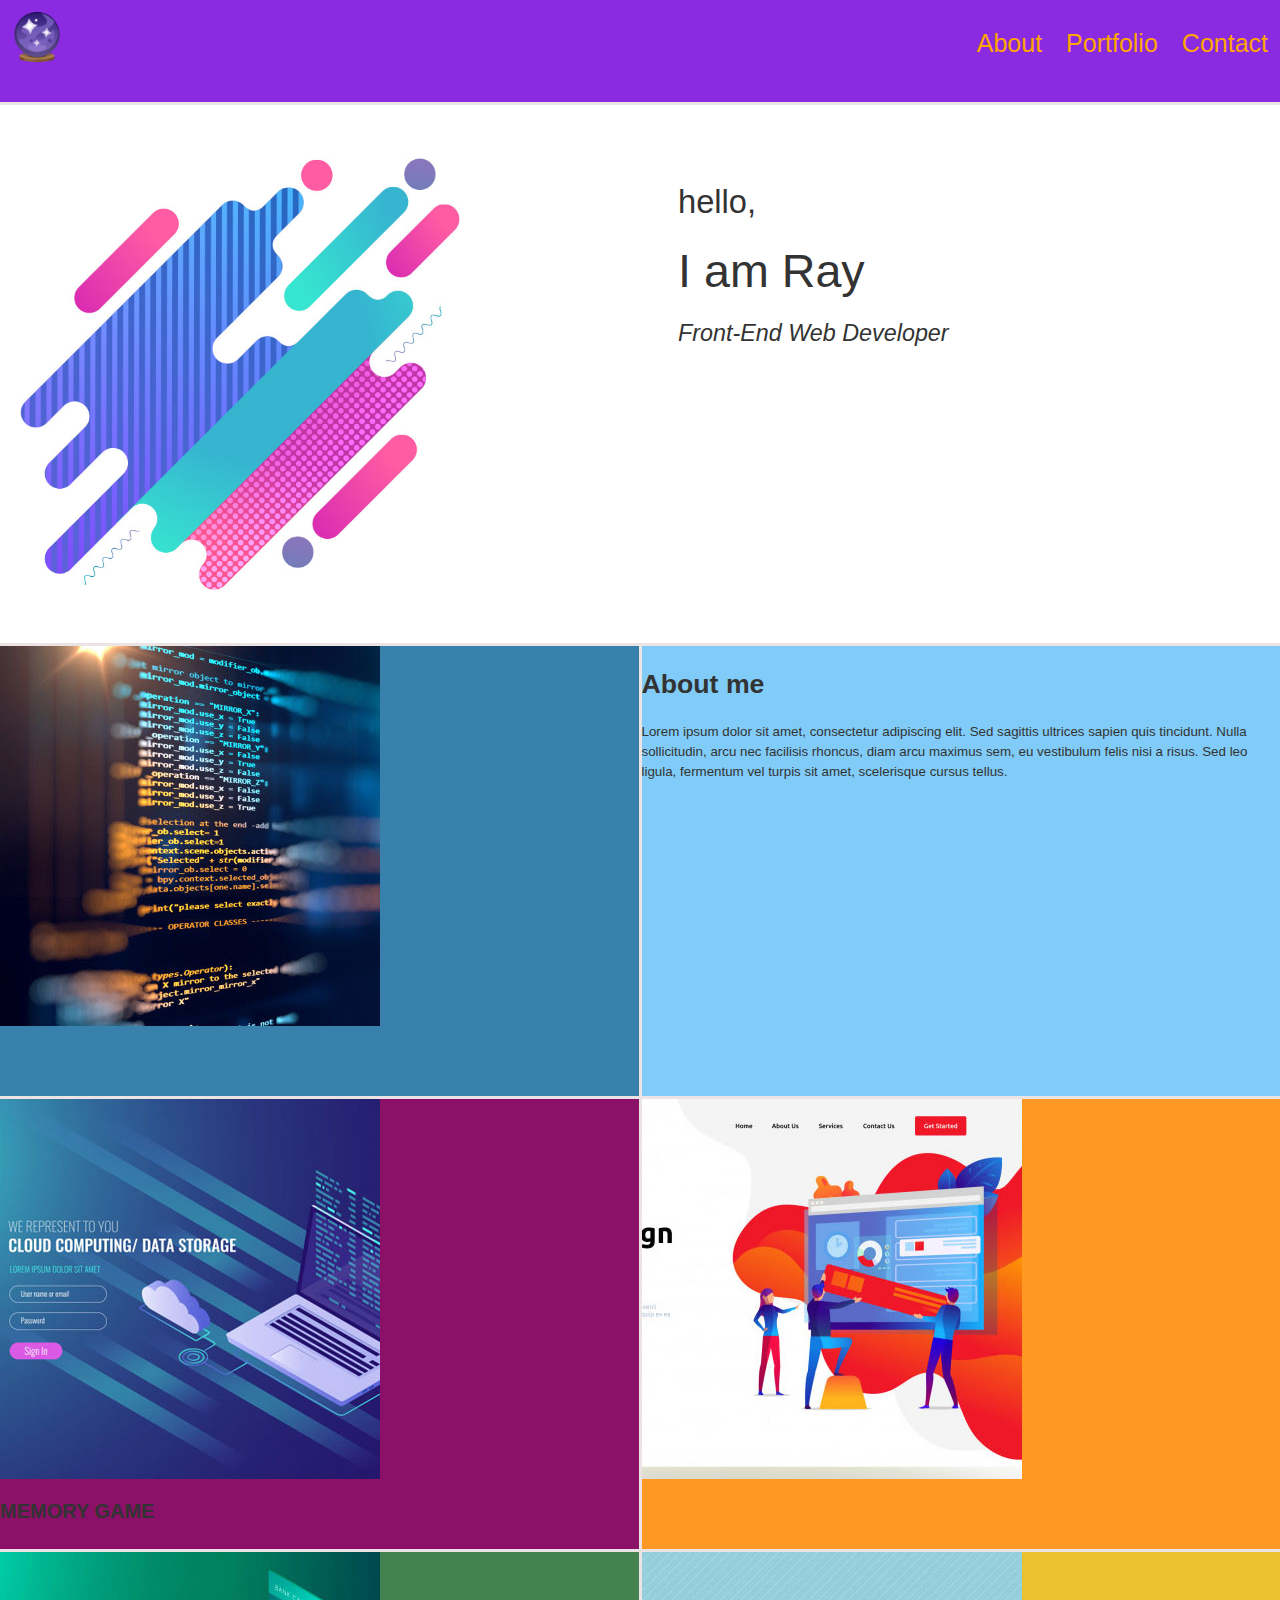
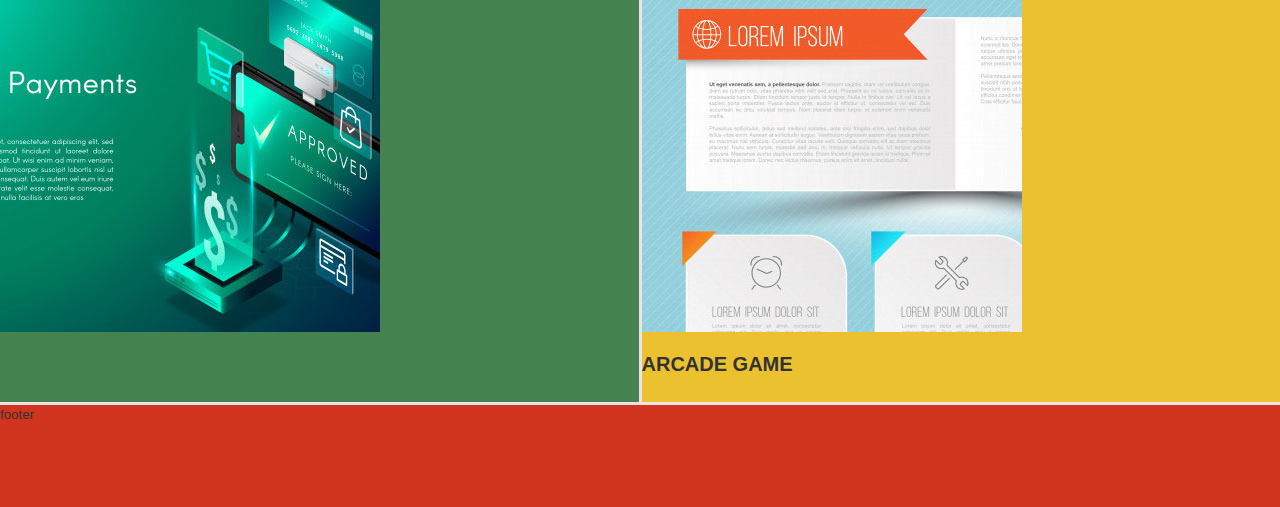
==== index.html @ 1a2925d0 "done image head -now responsive images -3.0" ====
<html lang="en">
<head>
    <meta charset="UTF-8">
    <meta name="viewport" content="width=device-width, initial-scale=1.0">
    <meta name="Description" content="A portfolio page of front-end web developer.">
    <!-- <link rel="stylesheet" href="https://use.fontawesome.com/releases/v5.4.1/css/all.css"> -->
    <!-- <link rel="stylesheet" href="css/styles.css"> -->
    <link rel="stylesheet" href="css/basic.css">
    <link rel="stylesheet" href="css/flex.css">
    <link rel="stylesheet" href="css/smallMedia.css">
    <link rel="stylesheet" href="css/almostGOODbut.css">
    <!-- <link rel="stylesheet" href="css/oldEvenImagelook.css"> -->
    <meta http-equiv="X-UA-Compatible" content="ie=edge">
    <title>Reshma's Portfolio</title>
</head>
<body class="container">
<!--============================================================================================= -->
<!-- header starts -->
    <header class="header">
<!-- logo  -->
        <!-- Nav starts -->
        <nav>
 <img class="logo" src="img\crystal-ball_1f52e.png"
  alt="heart">
        <ul>
                <li><a href="#about">About</a></li>
                <li><a href="#portfolio">Portfolio</a></li>
                <li><a href="#contact">Contact</a></li>
              </ul>
<!-- about project footer -->
        </nav>
        <!-- nav ends -->

    </header>
<!-- header ends -->
<!--============================================================================================= -->

<!--============================================================================================= -->
<section class="main-cover">
    <!-- <div class="hero-hi">
            <ul>
                    <li>hello,</li>
                    <li>I am Ray</li>
                    <li>Front-End Web Developer</li>
                  </ul>
    </div> -->
    <div class="hero-img">
            <div class="hero-hi">
            <ul>
                    <li>hello,</li>
                    <li>I am Ray</li>
                    <li>Front-End Web Developer</li>
                  </ul>
            </div>
    </div>
        <!-- <img class="img-about" src="img\header-bg.jpg" alt="John Smith"> -->
</section>
    <section class="main">
        <!-- <img src="img/project-5.jpg" alt="John Smith"> -->
        <!-- <figure></figure> -->
        <div class=”media1”>
                <img class="about-pic" src="img\project-4.jpg">
              </div>
    </section>

    <section class="sidebar">
            <h1>About me</h1>
      <p>Lorem ipsum dolor sit amet, consectetur adipiscing elit. Sed sagittis ultrices sapien quis tincidunt. Nulla sollicitudin, arcu nec facilisis rhoncus, diam arcu maximus sem,
        eu vestibulum felis nisi a risus. Sed leo ligula, fermentum vel turpis sit amet, scelerisque cursus tellus.</p>
    </section>

    <section class="image-showcase-1">
            <!-- <img src="img/project-2.jpg" alt=""> -->
            <div class="main1">
                        <div class=”media1”>
                                <img class="about-pic" src="img\project-3.jpg">
                         </div>
            </div>
                  <div class="title">
                        <h2>MEMORY GAME</h2>
                  </div>
    </section>
    <section class="image-showcase-2">
            <!-- <img src="img/project-3.jpg" alt=""> -->
            <div class=”media1”>
                    <img class="about-pic" src="img\project-5.jpg">
                  </div>
    </section>
    <section class="image-showcase-3">
            <!-- <img src="img/project-4.jpg" alt=""> -->
            <div class=”media1”>
                    <img class="about-pic" src="img\project-6.jpg">
                  </div>
    </section>
    <section class="image-showcase-4">
            <!-- <img src="img/project-5.jpg" alt=""> -->
            <div class="main1">
                <div class=”media1”>
                    <img class="about-pic" src="img\project-7.jpg">
                  </div>
        </div>
                <div class="title">
                      <h2>ARCADE GAME</h2>
                </div>
    </section>
<!--============================================================================================= -->

<!--============================================================================================= -->
    <footer class="footer">
footer
    </footer>
<!--============================================================================================= -->

</body>

</html>
---- css/styles.css ----
@supports (display: grid) {
    .container {
        display: grid;
    }
}
.container{
    /* height:100%; */
    height:100vh;
    display: grid;
    grid-template-columns: 1fr 1fr 1fr 1fr;
    /* grid-template-columns: repeat(autofit,minmax(280px,1fr)); */

    grid-auto-rows: minmax(250px,1fr);
    grid-template-rows: 5vw minmax(42vw,auto) repeat(3,minmax(450px,auto)) 5vw;
    /* grid-template-rows: 5vw 40vw 25vw[image1-start]auto[image1-end image2-start] [image2-end]5vw; */

    /* grid-template-rows: auto; */
    /* justify-content: center; */
    /* align-content: center;CULPRIT HEADDER HIDE */
    grid-gap:3px;
    grid-template-areas: "header header header header"
                         "cover  cover  cover  cover"
                         "main   main   side   side "
                         "image1 image1 image2 image2"
                         "image3 image3 image4 image4"
                         "footer footer footer footer"

    /* font-size: 25pt;DON'T MESS CULPRIT HEADDER HIDE */
}


.header{
    grid-area: header;
    background-color: blueviolet;
}

.main-cover {
    grid-area: cover;
    background-color: rgb(113, 137, 240);
    object-fit: cover;

    }

.main {
    grid-area: main;
    background-color: rgb(55, 129, 172);
}

.sidebar {
    grid-area: side;
    background-color: rgb(128, 203, 247);
    }

.image-showcase-1{
    grid-area: image1;
    background-color:rgb(139, 16, 103);
}

.image-showcase-2{
    grid-area: image2;
    background-color:rgb(255, 153, 36);
}

.image-showcase-3{
    grid-area: image3;
    background-color:rgb(68, 131, 79);
}
.image-showcase-4{
    grid-area: image4;
    background-color:rgb(236, 193, 48);
}
.footer {
background-color: rgb(209, 52, 31);
grid-area: footer;

}


/* ============================================================================== */
.img-about {
    width:100%;
    height:auto;
}
---- css/basic.css ----
/* CSS Document */
@charset "utf-8";
/* ================================BASIC CSS================================================================== */
body,
p {
  font-family: Arial, Helvetica, sans-serif;
  font-size: 10pt;
  color: #333;
  line-height: 1.5;
}
body {
  background-color: #ece4e4;
  margin: 0;
  position: relative;
  /* overflow-x: hidden; */
}
ul,
li {
  font-family: Arial, Helvetica, sans-serif;
  /* font-size: 10pt; */
  color: #333;
}
a {
  color: orange;
  text-decoration: none;
}
a:hover,
a:focus {
  color: #3397db;
  text-decoration: none;
}
a img {
  border: none 0px #fff;
}
h1,
h2,
h3,
h4,
h5,
h6 {
  font-family: Arial, Helvetica, sans-serif;
  /* margin: 0 0 20px; */
}
article,
aside,
canvas,
details,
figcaption,
figure,
footer,
header,
hgroup,
menu,
nav,
section {
  display: block;
}
---- css/flex.css ----
@import url('https://fonts.googleapis.com/css?family=Lato|Roboto+Slab');
/* ====================================================HEADER============================================== */
/* ========================================================================================================= */
nav {
    display: flex;
    flex-direction: row;
    justify-content: space-between;
}

.logo {
    height: 50px;
    /* margin-right: 20px; */
    margin: 12px;
    /* align-self:center; */
  }

nav ul {
    display: flex;
    flex-direction: row;
    justify-content: flex-end;
    /* align-items: center; */
}

nav ul li {
    list-style: none;
    align-items: center;
    padding: 12px;
    font-size: 25px;
}
/* ====================================================HEADER ENDS============================================== */
/* ========================================================================================================= */

/* ====================================================MAIN-COVER============================================== */
/* ========================================================================================================= */
.hero-hi {
	display: flex;
	justify-content: space-evenly;
	align-items:center;
	/* margin-left: 43em; */
    /* padding: 12em; */
    padding: 0;
	margin-left: 26em;


}
.hero-img {
    background: url(../img/header-bg.jpg) no-repeat left;
    /* object-fit: cover; */
    height: 100%;
    background-size: cover;
}
.hero-hi ul {
    color: #1b1b1b;
    /* position: absolute;
    top: 26%;
    left: 50%; */
    list-style-type: none;
    font-size: 3.5em;
    background: rgba(255, 255, 255, 0.9);
    padding: 20px;
    font-family: 'Lato', sans-serif;
    color: #555555;

  }
  .hero-hi ul li {
    padding: 5px 0;
  }

  .hero-hi ul li:first-child {
    font-size: 0.7em;
  }

  .hero-hi ul li:last-child {
    font-size: 0.5em;
    font-style: italic;
  }
/* ====================================================MAIN COVER ENDS============================================== */
/* ========================================================================================================= */
/* @media screen and (max-width: 700px) { */
    /* ul {
        display: flex;
        flex-direction: column;
        justify-content: space-between;
    } */

/*
nav ul li {
    list-style: none;
    align-items: center;
    padding: 12px;
    font-size: 8px;
}
} */
---- css/smallMedia.css ----
@media screen and (max-width: 699px) {
    .container{
        height:100vh;
        display: grid;
        /* grid-template-columns: 1fr; */
        /* grid-template-rows: 5vw 40vw 25vw 5vw; */
        grid-template-columns: repeat(auto-fit, minmax(50px,1fr));
        grid-template-rows: 15vw 400px repeat(6,minmax(300px,1fr)) 15vw;
        /* !important */
        /* grid-template-rows: auto; */
        /* grid-auto-rows: minmax(250px,auto); */
        /* justify-content: center; */
        /* align-content: center;CULPRIT HEADDER HIDE */
        /* grid-gap:3px; */
        grid-template-areas:
        "header"
        "cover"
        "main"
        "side"
        "image1"
        "image2"
        "image3"
        "image4"
        "footer";

    }

.header{
    grid-area: header;
    background-color: blueviolet;
}

.main-cover {
    grid-area: cover;
    background-color: rgb(113, 137, 240);
    object-fit: cover;

    }

.main {
    grid-area: main;
    background-color: rgb(55, 129, 172);
}

.sidebar {
    grid-area: side;
    background-color: rgb(128, 203, 247);
    }

.image-showcase-1{
    grid-area: image1;
    background-color:rgb(139, 16, 103);
}

.image-showcase-2{
    grid-area: image2;
    background-color:rgb(255, 153, 36);
}

.image-showcase-3{
    grid-area: image3;
    background-color:rgb(68, 131, 79);
}
.image-showcase-4{
    grid-area: image4;
    background-color:rgb(236, 193, 48);
}
.footer {
background-color: rgb(209, 52, 31);
grid-area: footer;

}

    .logo {
        height: 36px;
        margin-right: 20px;
    }

    nav ul li {
        list-style: none;
        align-items: center;
        padding: 12px;
        font-size: 16px;
}
.hero-hi {
	display: flex;
	justify-content:flex-start;
	/* align-items: flex-end; */
	margin-left: 5em;
	padding: 0;
}






}
---- css/almostGOODbut.css ----
/* @supports (display: grid) {
    .container {
        display: grid;
    }
} */
@media screen and (min-width: 700px) {
.container{
    /* height:100%; */
    height:100vh;
    display: grid;
    /* max-width:1000px; */
    /* grid-template-columns: 1fr 1fr 1fr 1fr; */
    grid-template-columns: repeat(auto-fit, minmax(50px,1fr));
    grid-auto-rows: minmax(250px,1fr);
    grid-template-rows: 8vw minmax(42vw,auto) repeat(3,minmax(450px,auto)) 8vw;
    /* grid-template-rows: 5vw 40vw 25vw[image1-start]auto[image1-end image2-start] [image2-end]5vw; */

    /* grid-template-rows: auto; */
    /* justify-content: center; */
    /* align-content: center;CULPRIT HEADDER HIDE */
    grid-gap:3px;
    grid-template-areas: "header header"
                         "cover  cover"
                         "main   side "
                         "image1 image2"
                         "image3 image4"
                         "footer footer"

    /* font-size: 25pt;DON'T MESS CULPRIT HEADDER HIDE */
}

.header{
    grid-area: header;
    background-color: blueviolet;
}

.main-cover {
    grid-area: cover;
    background-color: rgb(113, 137, 240);
    object-fit: cover;

    }

.main {
    grid-area: main;
    background-color: rgb(55, 129, 172);
}

.sidebar {
    grid-area: side;
    background-color: rgb(128, 203, 247);
    }

.image-showcase-1{
    grid-area: image1;
    background-color:rgb(139, 16, 103);
}

.image-showcase-2{
    grid-area: image2;
    background-color:rgb(255, 153, 36);
}

.image-showcase-3{
    grid-area: image3;
    background-color:rgb(68, 131, 79);
}
.image-showcase-4{
    grid-area: image4;
    background-color:rgb(236, 193, 48);
}
.footer {
background-color: rgb(209, 52, 31);
grid-area: footer;

}


/* ============================================================================== */
.img-about {
    width:100%;
    height:auto;
}

}
---- css/oldEvenImagelook.css ----
@charset "utf-8";

/* ===================================================MOD CSS================================== */
/**
 * Content Styles
 */

/* This 'lil nugget makes our images responsive. */
.img-fluid {
    max-height: 200px;
    max-width: 100%;
    min-width: 70%;
    /* margin:15px; */
  }


  /**
   * Layout Styles
   */

  /* Standard container, nothing fancy here. */
  /* .container {
    margin: 0 auto;
    padding: 0 24px;
    max-width: 700px;
  } */

  /* The media objects will just stack by default with some y-axis margins. */
  .media {
    margin: 24px 0;
  }

  /* At a screen width of 600px or above, we'll use CSS grids for layout. */
  @media screen and (min-width: 600px) {
    .media {
      display: grid;
        align-items: center; /* Flexbox align/justify, etc. props. work in grid too. */
        grid-gap: 24px; /* Just our gutter. */
        grid-template-areas: "image content"; /* We can reference these later... */
        grid-template-columns: 1fr 2fr;
      /* margin: 64px 0; */
       /* Larger margins for larger screens. */
    }

    .media:nth-child(even){
      grid-template-areas: "content image"; /* See how we swapped these? */
      grid-template-columns: 2fr 1fr; /* And these? */
    }

    .media__image {
      grid-area: image; /* This belongs in our image area, defined above...*/
    }

    .media__content {
      grid-area: content; /* This belongs in our content area, defined above...*/
    }
  }
/* ===================================================GRID CSS================================== */
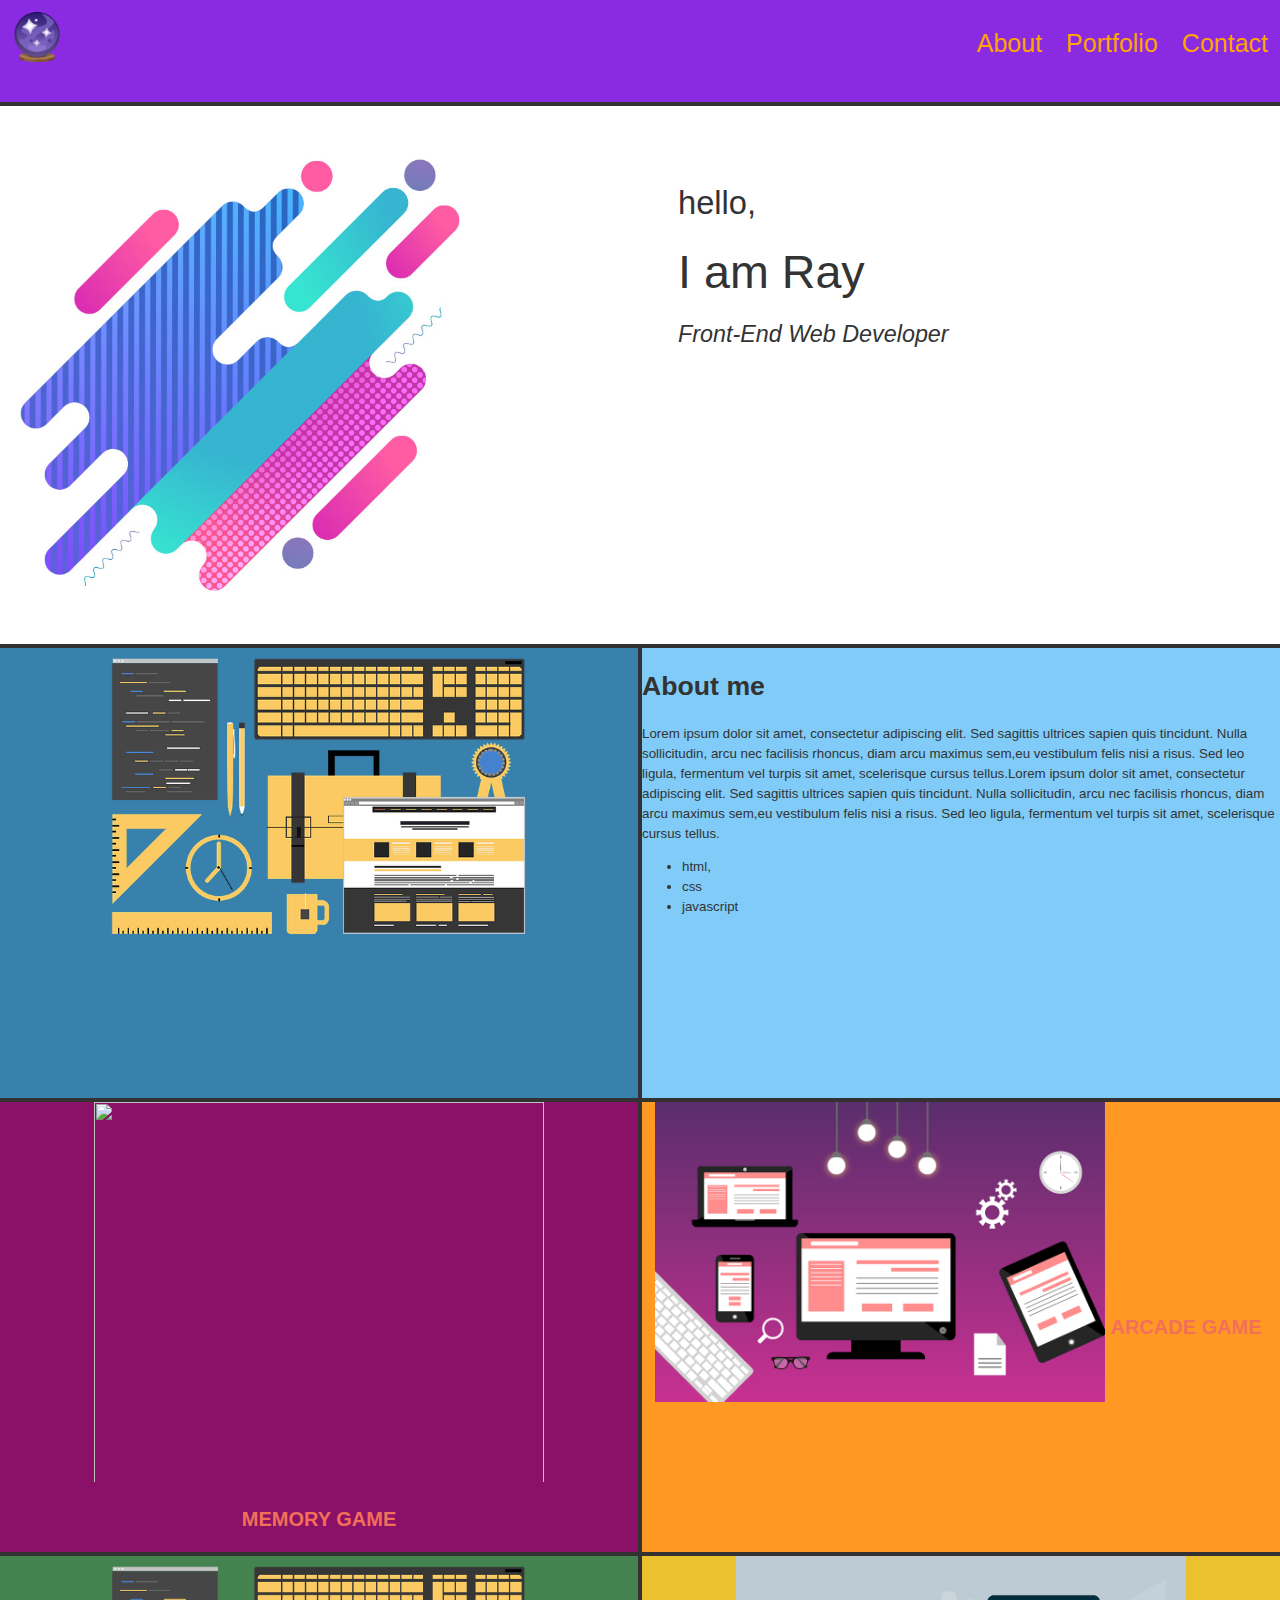
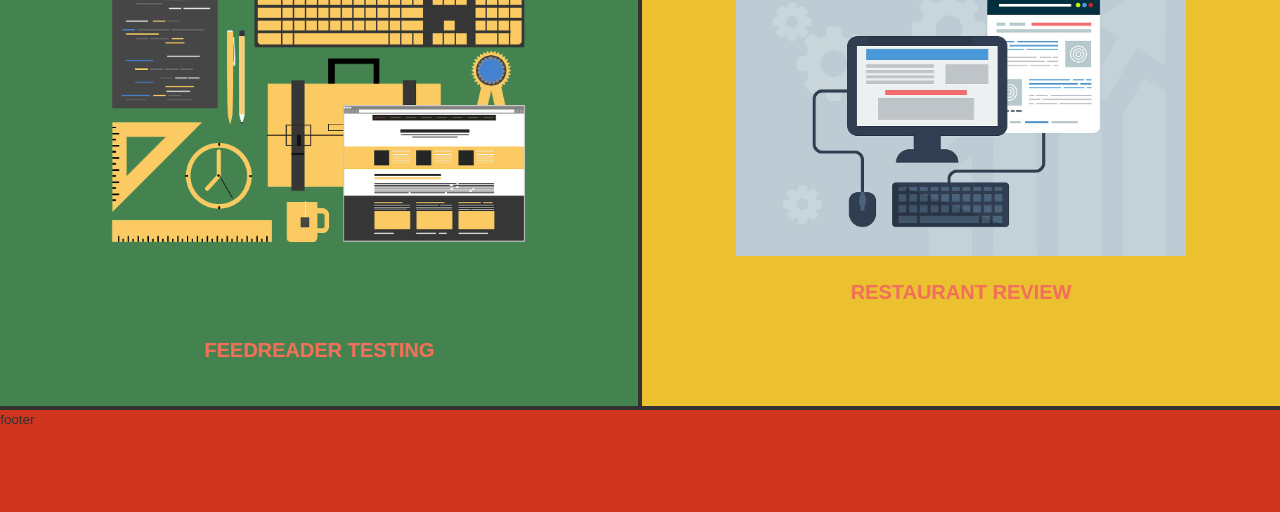
==== commit 635f3cbc: "responsive image srceset and sizes added but undone-3.0" ====
--- a/index.html
+++ b/index.html
@@ -37,13 +37,6 @@
 
 <!--============================================================================================= -->
 <section class="main-cover">
-    <!-- <div class="hero-hi">
-            <ul>
-                    <li>hello,</li>
-                    <li>I am Ray</li>
-                    <li>Front-End Web Developer</li>
-                  </ul>
-    </div> -->
     <div class="hero-img">
             <div class="hero-hi">
             <ul>
@@ -53,27 +46,33 @@
                   </ul>
             </div>
     </div>
-        <!-- <img class="img-about" src="img\header-bg.jpg" alt="John Smith"> -->
 </section>
     <section class="main">
-        <!-- <img src="img/project-5.jpg" alt="John Smith"> -->
-        <!-- <figure></figure> -->
         <div class=”media1”>
-                <img class="about-pic" src="img\project-4.jpg">
+                <img class="about-pic" src="images\web-design-2188728_640.png">
               </div>
     </section>
 
     <section class="sidebar">
+            <div class="about-container">
             <h1>About me</h1>
-      <p>Lorem ipsum dolor sit amet, consectetur adipiscing elit. Sed sagittis ultrices sapien quis tincidunt. Nulla sollicitudin, arcu nec facilisis rhoncus, diam arcu maximus sem,
-        eu vestibulum felis nisi a risus. Sed leo ligula, fermentum vel turpis sit amet, scelerisque cursus tellus.</p>
+      <p>Lorem ipsum dolor sit amet, consectetur adipiscing elit. Sed sagittis ultrices sapien quis tincidunt. Nulla sollicitudin,
+         arcu nec facilisis rhoncus, diam arcu maximus sem,eu vestibulum felis nisi a risus. Sed leo ligula, fermentum vel turpis
+         sit amet, scelerisque cursus tellus.Lorem ipsum dolor sit amet, consectetur adipiscing elit. Sed sagittis ultrices sapien
+         quis tincidunt. Nulla sollicitudin, arcu nec facilisis rhoncus, diam arcu maximus sem,eu vestibulum felis nisi a risus. Sed
+         leo ligula, fermentum vel turpis sit amet, scelerisque cursus tellus.</p>
+         <ul>
+                        <li>html,</li>
+                        <li>css</li>
+                        <li>javascript</li>
+                      </ul>
+</div>
     </section>
 
     <section class="image-showcase-1">
-            <!-- <img src="img/project-2.jpg" alt=""> -->
             <div class="main1">
                         <div class=”media1”>
-                                <img class="about-pic" src="img\project-3.jpg">
+                    <img class="about-pic" src="img\web-design-380x380.png">
                          </div>
             </div>
                   <div class="title">
@@ -81,26 +80,39 @@
                   </div>
     </section>
     <section class="image-showcase-2">
-            <!-- <img src="img/project-3.jpg" alt=""> -->
+            <div class="main1">
             <div class=”media1”>
-                    <img class="about-pic" src="img\project-5.jpg">
+                    <img class="about-pic" src="images\website-3374825_1920.jpg">
                   </div>
+                </div>
+        <div class="title">
+                      <h2>ARCADE GAME</h2>
+                </div>
     </section>
     <section class="image-showcase-3">
-            <!-- <img src="img/project-4.jpg" alt=""> -->
+            <div class="main1">
             <div class=”media1”>
-                    <img class="about-pic" src="img\project-6.jpg">
+                    <img class="about-pic" src="img\web-design-380x380.png"
+                    srcset=  "img\web-design-380x380.png 380w,
+                              img\web-design-380x380.png 380w,
+                              images\web-design-2188728_1280.png 1280w"
+            sizes="(max-width: 600px) 240px,
+                   (max-width: 1145px) 380px,
+                   700px">
                   </div>
+                </div>
+                <div class="title">
+                      <h2>FEEDREADER TESTING</h2>
+                </div>
     </section>
     <section class="image-showcase-4">
-            <!-- <img src="img/project-5.jpg" alt=""> -->
             <div class="main1">
                 <div class=”media1”>
-                    <img class="about-pic" src="img\project-7.jpg">
+                    <img class="about-pic" src="images\webdesign-3411373_1280.jpg">
                   </div>
         </div>
                 <div class="title">
-                      <h2>ARCADE GAME</h2>
+                      <h2>RESTAURANT REVIEW</h2>
                 </div>
     </section>
 <!--============================================================================================= -->
--- a/css/basic.css
+++ b/css/basic.css
@@ -9,7 +9,8 @@
   line-height: 1.5;
 }
 body {
-  background-color: #ece4e4;
+  /* background-color: #ece4e4; */
+  background-color: #333131;
   margin: 0;
   position: relative;
   /* overflow-x: hidden; */
--- a/css/flex.css
+++ b/css/flex.css
@@ -74,8 +74,46 @@
     font-size: 0.5em;
     font-style: italic;
   }
+
+
 /* ====================================================MAIN COVER ENDS============================================== */
 /* ========================================================================================================= */
+/* send to almostgoodbut.css */
+.main1 {
+    display: flex;
+    justify-content: center;
+    flex-wrap: wrap;
+}
+    /* .main figure {
+      margin: 0;
+      background-position: center;
+      background-size: cover;
+      background: url(../img/project-3.jpg) no-repeat center;
+      width: 100%;
+      height: 350px;
+    } */
+    .media1 {
+        min-width: 0;
+        margin: 5px;
+     }
+     .about-pic {
+            width: 450px;
+            max-width: 100%;
+            max-height: 380px;
+            transition: 0.5s all ease;
+        }
+             /* img:hover {
+              transform: scale(0.97);
+              transition: 0.5s all ease; } */
+
+              .title {
+                display: flex;
+                flex-direction: column;
+                justify-content: center;
+                align-items: center;
+                font-family: 'Raleway', sans-serif;
+                color: #F27059;
+                margin: 5px; }
 /* @media screen and (max-width: 700px) { */
     /* ul {
         display: flex;
--- a/css/smallMedia.css
+++ b/css/smallMedia.css
@@ -4,8 +4,8 @@
         display: grid;
         /* grid-template-columns: 1fr; */
         /* grid-template-rows: 5vw 40vw 25vw 5vw; */
-        grid-template-columns: repeat(auto-fit, minmax(50px,1fr));
-        grid-template-rows: 15vw 400px repeat(6,minmax(300px,1fr)) 15vw;
+        grid-template-columns: repeat(auto-fit, minmax(250px,1fr));
+        grid-template-rows: 15vw 400px repeat(6,minmax(450px,1fr)) 15vw;
         /* !important */
         /* grid-template-rows: auto; */
         /* grid-auto-rows: minmax(250px,auto); */
--- a/css/almostGOODbut.css
+++ b/css/almostGOODbut.css
@@ -18,7 +18,7 @@
     /* grid-template-rows: auto; */
     /* justify-content: center; */
     /* align-content: center;CULPRIT HEADDER HIDE */
-    grid-gap:3px;
+    grid-gap:4px;
     grid-template-areas: "header header"
                          "cover  cover"
                          "main   side "
@@ -44,30 +44,48 @@
 .main {
     grid-area: main;
     background-color: rgb(55, 129, 172);
+    display: flex;
+    justify-content: center;
+    flex-wrap: wrap;
 }
 
 .sidebar {
     grid-area: side;
     background-color: rgb(128, 203, 247);
+    display: flex;
+    justify-content: center;
+    flex-wrap: wrap;
     }
 
 .image-showcase-1{
     grid-area: image1;
     background-color:rgb(139, 16, 103);
+    /* display: flex;
+    justify-content: center;
+    flex-wrap: wrap; */
 }
 
 .image-showcase-2{
     grid-area: image2;
     background-color:rgb(255, 153, 36);
+    display: flex;
+    justify-content: center;
+    flex-wrap: wrap;
 }
 
 .image-showcase-3{
     grid-area: image3;
     background-color:rgb(68, 131, 79);
+    display: flex;
+    justify-content: center;
+    flex-wrap: wrap;
 }
 .image-showcase-4{
     grid-area: image4;
     background-color:rgb(236, 193, 48);
+    /* display: flex;
+    justify-content: center;
+    flex-wrap: wrap; */
 }
 .footer {
 background-color: rgb(209, 52, 31);
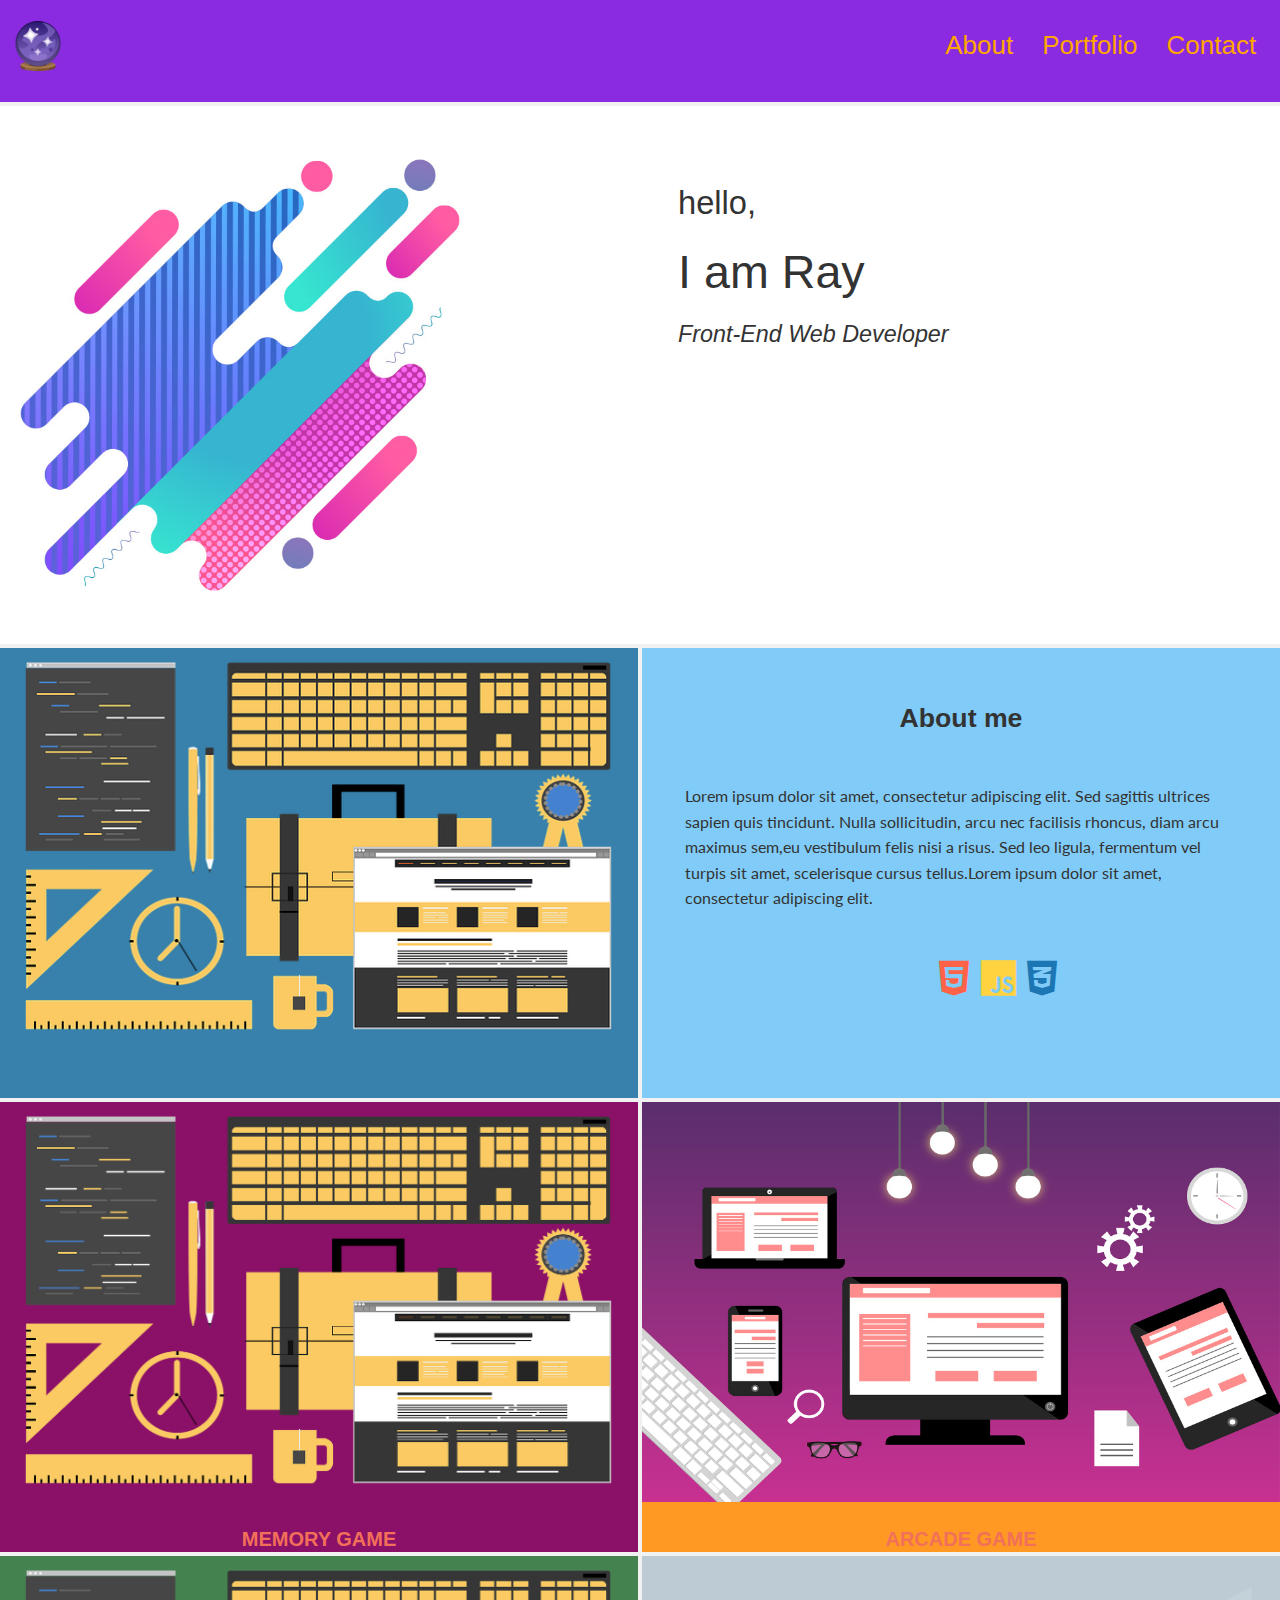
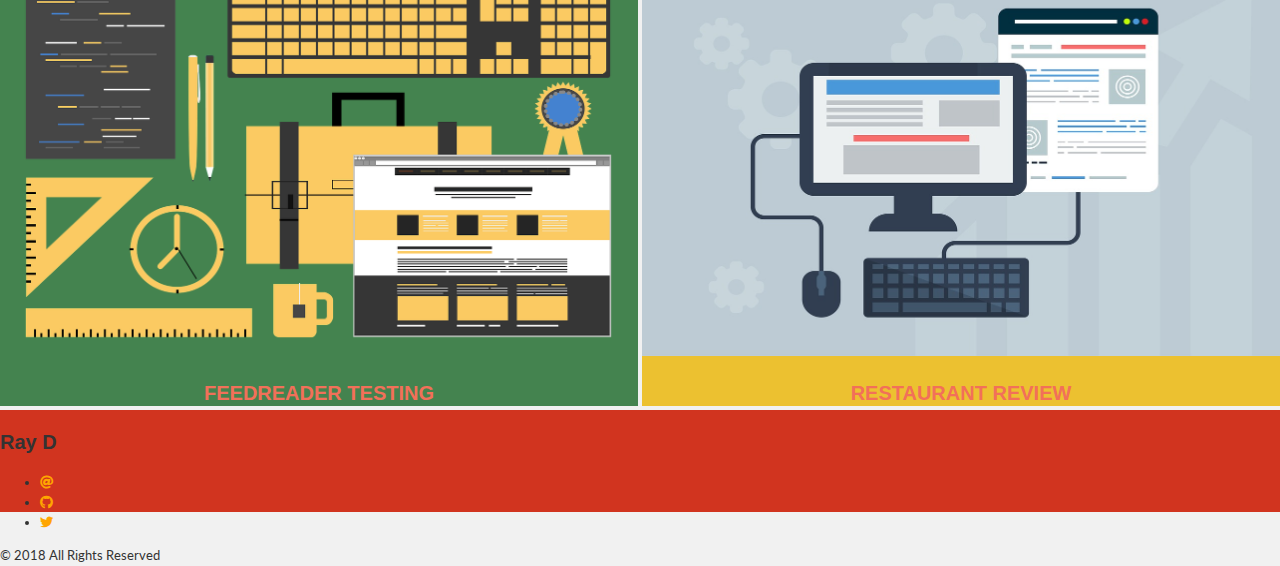
==== commit 5e9bd299: "done almost only srcset remaing and some polish maybe-4.0" ====
--- a/index.html
+++ b/index.html
@@ -3,7 +3,7 @@
     <meta charset="UTF-8">
     <meta name="viewport" content="width=device-width, initial-scale=1.0">
     <meta name="Description" content="A portfolio page of front-end web developer.">
-    <!-- <link rel="stylesheet" href="https://use.fontawesome.com/releases/v5.4.1/css/all.css"> -->
+    <link rel="stylesheet" href="fontawesome-free-5.5.0-web\css\all.css">
     <!-- <link rel="stylesheet" href="css/styles.css"> -->
     <link rel="stylesheet" href="css/basic.css">
     <link rel="stylesheet" href="css/flex.css">
@@ -58,21 +58,30 @@
             <h1>About me</h1>
       <p>Lorem ipsum dolor sit amet, consectetur adipiscing elit. Sed sagittis ultrices sapien quis tincidunt. Nulla sollicitudin,
          arcu nec facilisis rhoncus, diam arcu maximus sem,eu vestibulum felis nisi a risus. Sed leo ligula, fermentum vel turpis
-         sit amet, scelerisque cursus tellus.Lorem ipsum dolor sit amet, consectetur adipiscing elit. Sed sagittis ultrices sapien
-         quis tincidunt. Nulla sollicitudin, arcu nec facilisis rhoncus, diam arcu maximus sem,eu vestibulum felis nisi a risus. Sed
-         leo ligula, fermentum vel turpis sit amet, scelerisque cursus tellus.</p>
+         sit amet, scelerisque cursus tellus.Lorem ipsum dolor sit amet, consectetur adipiscing elit.</p>
          <ul>
-                        <li>html,</li>
-                        <li>css</li>
-                        <li>javascript</li>
-                      </ul>
+                        <li>  <span style="font-size: 3em; color: Tomato;">
+                                        <i class="fab fa-html5"></i>
+                                      </span>
+                        </li>
+                        <li>
+                                <span style="font-size: 3em; color: rgb(255, 210, 64);">
+                                <i class="fab fa-js"></i></span>
+                                </li>
+                        <li>
+                                <span style="font-size: 3em; color: rgb(27, 118, 179);">
+                                <i class="fab fa-css3-alt"></i> </span>
+                        </li>
+
+        </ul>
+
 </div>
     </section>
 
     <section class="image-showcase-1">
             <div class="main1">
                         <div class=”media1”>
-                    <img class="about-pic" src="img\web-design-380x380.png">
+                    <img class="about-pic" src="images\web-design-2188728_1280.png">
                          </div>
             </div>
                   <div class="title">
@@ -92,7 +101,7 @@
     <section class="image-showcase-3">
             <div class="main1">
             <div class=”media1”>
-                    <img class="about-pic" src="img\web-design-380x380.png"
+                    <img class="about-pic" src="images\website-3374825_1280.jpg"
                     srcset=  "img\web-design-380x380.png 380w,
                               img\web-design-380x380.png 380w,
                               images\web-design-2188728_1280.png 1280w"
@@ -119,7 +128,17 @@
 
 <!--============================================================================================= -->
     <footer class="footer">
-footer
+                <div class="footer1">
+                                <!-- <img class="logo" src="img\crystal-ball_1f52e.png"
+                                 alt="heart"> -->
+                                 <h2>Ray D</h2>
+                                 <ul>
+                                                <li><a href="#"><i class="fas fa-at"></i></a></li>
+                                                <li><a href="#"><i class="fab fa-github"></i></a></li>
+                                                <li><a href="#"><i class="fab fa-twitter"></i></a></li>
+                                              </ul>
+                </div>
+                <div class="copyright">&copy; 2018 All Rights Reserved</div>
     </footer>
 <!--============================================================================================= -->
 
--- a/css/basic.css
+++ b/css/basic.css
@@ -3,14 +3,14 @@
 /* ================================BASIC CSS================================================================== */
 body,
 p {
-  font-family: Arial, Helvetica, sans-serif;
+  font-family: 'Lato', Arial, Helvetica, sans-serif;
   font-size: 10pt;
   color: #333;
   line-height: 1.5;
 }
 body {
   /* background-color: #ece4e4; */
-  background-color: #333131;
+  background-color: #f1f1f1;
   margin: 0;
   position: relative;
   /* overflow-x: hidden; */
@@ -29,6 +29,8 @@
 a:focus {
   color: #3397db;
   text-decoration: none;
+  border-bottom: 2px solid #4d88f4;
+  transition: 50ms;
 }
 a img {
   border: none 0px #fff;
--- a/css/flex.css
+++ b/css/flex.css
@@ -2,30 +2,34 @@
 /* ====================================================HEADER============================================== */
 /* ========================================================================================================= */
 nav {
-    display: flex;
-    flex-direction: row;
-    justify-content: space-between;
+	display: flex;
+	flex-direction: row;
+	justify-content: space-between;
+	align-items: center;
+	padding: 1%;
 }
 
 .logo {
     height: 50px;
     /* margin-right: 20px; */
-    margin: 12px;
+    /* margin: 12px; */
+    margin-bottom: 0;
     /* align-self:center; */
   }
 
 nav ul {
-    display: flex;
-    flex-direction: row;
-    justify-content: flex-end;
-    /* align-items: center; */
+	display: flex;
+	flex-direction: row;
+	/* justify-content: flex-end; */
+	/* align-items: center; */
+	margin-right: 11px;
 }
 
 nav ul li {
-    list-style: none;
-    align-items: center;
-    padding: 12px;
-    font-size: 25px;
+	list-style: none;
+	align-items: center;
+	padding-left: 29px;
+	font-size: 26px;
 }
 /* ====================================================HEADER ENDS============================================== */
 /* ========================================================================================================= */
@@ -78,54 +82,58 @@
 
 /* ====================================================MAIN COVER ENDS============================================== */
 /* ========================================================================================================= */
-/* send to almostgoodbut.css */
 .main1 {
     display: flex;
     justify-content: center;
     flex-wrap: wrap;
 }
-    /* .main figure {
-      margin: 0;
-      background-position: center;
-      background-size: cover;
-      background: url(../img/project-3.jpg) no-repeat center;
-      width: 100%;
-      height: 350px;
-    } */
     .media1 {
         min-width: 0;
         margin: 5px;
      }
-     .about-pic {
-            width: 450px;
+.about-pic {
+            width: 750px;
             max-width: 100%;
-            max-height: 380px;
+            min-height: 380px;
+            max-height: 400px;
             transition: 0.5s all ease;
-        }
-             /* img:hover {
+            }
+             img:hover {
               transform: scale(0.97);
-              transition: 0.5s all ease; } */
+              transition: 0.5s all ease; }
+.about-container {
+display: flex;
+flex-flow:column wrap;
+justify-content: center;
+align-items: center;
+padding: 5%;
+}
+.about-container p {
+    font-weight: 400;
+    line-height: 1.6em;
+    font-size:12pt;
+    padding:2%;
+}
+.about-container ul {
+display: flex;
+flex-direction: row;
+justify-content: space-between;
+list-style: none;
+}
 
-              .title {
+.about-container ul li{
+    padding:6%;
+    align-self:center;
+}
+
+.title {
                 display: flex;
                 flex-direction: column;
                 justify-content: center;
                 align-items: center;
                 font-family: 'Raleway', sans-serif;
                 color: #F27059;
-                margin: 5px; }
-/* @media screen and (max-width: 700px) { */
-    /* ul {
-        display: flex;
-        flex-direction: column;
-        justify-content: space-between;
-    } */
+                margin: 5px;
+         }
 
-/*
-nav ul li {
-    list-style: none;
-    align-items: center;
-    padding: 12px;
-    font-size: 8px;
-}
-} */+
--- a/css/smallMedia.css
+++ b/css/smallMedia.css
@@ -5,13 +5,13 @@
         /* grid-template-columns: 1fr; */
         /* grid-template-rows: 5vw 40vw 25vw 5vw; */
         grid-template-columns: repeat(auto-fit, minmax(250px,1fr));
-        grid-template-rows: 15vw 400px repeat(6,minmax(450px,1fr)) 15vw;
+        grid-template-rows: 60px 500px repeat(6,minmax(450px,1fr)) 60px;
         /* !important */
         /* grid-template-rows: auto; */
         /* grid-auto-rows: minmax(250px,auto); */
         /* justify-content: center; */
         /* align-content: center;CULPRIT HEADDER HIDE */
-        /* grid-gap:3px; */
+        grid-gap:3px;
         grid-template-areas:
         "header"
         "cover"
@@ -73,13 +73,14 @@
 
     .logo {
         height: 36px;
-        margin-right: 20px;
+        /* margin-right: 20px; */
+        margin-bottom: 0;
     }
 
     nav ul li {
         list-style: none;
         align-items: center;
-        padding: 12px;
+        padding-left: 18px;
         font-size: 16px;
 }
 .hero-hi {
--- a/css/almostGOODbut.css
+++ b/css/almostGOODbut.css
@@ -52,9 +52,9 @@
 .sidebar {
     grid-area: side;
     background-color: rgb(128, 203, 247);
-    display: flex;
+    /* display: flex;
     justify-content: center;
-    flex-wrap: wrap;
+    flex-wrap: wrap; */
     }
 
 .image-showcase-1{
@@ -68,24 +68,15 @@
 .image-showcase-2{
     grid-area: image2;
     background-color:rgb(255, 153, 36);
-    display: flex;
-    justify-content: center;
-    flex-wrap: wrap;
 }
 
 .image-showcase-3{
     grid-area: image3;
     background-color:rgb(68, 131, 79);
-    display: flex;
-    justify-content: center;
-    flex-wrap: wrap;
 }
 .image-showcase-4{
     grid-area: image4;
     background-color:rgb(236, 193, 48);
-    /* display: flex;
-    justify-content: center;
-    flex-wrap: wrap; */
 }
 .footer {
 background-color: rgb(209, 52, 31);
@@ -95,9 +86,5 @@
 
 
 /* ============================================================================== */
-.img-about {
-    width:100%;
-    height:auto;
-}
 
 }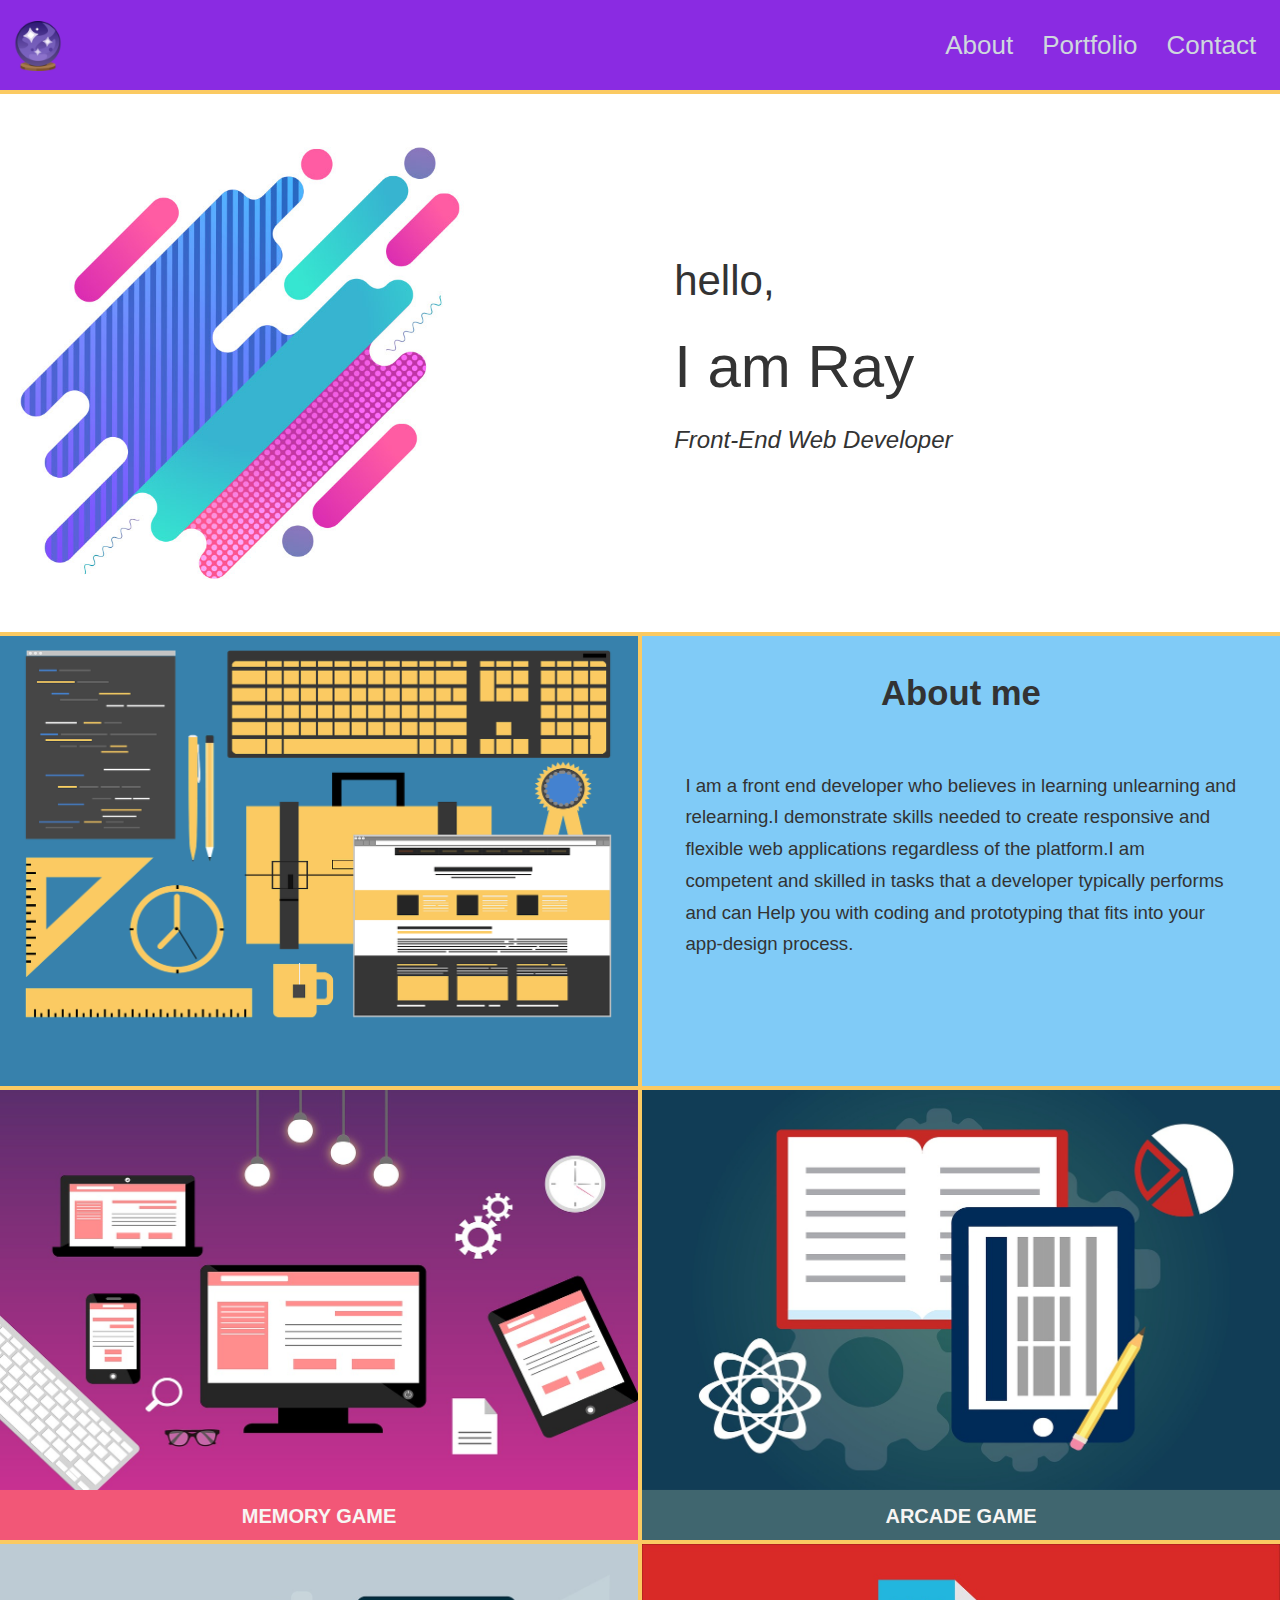
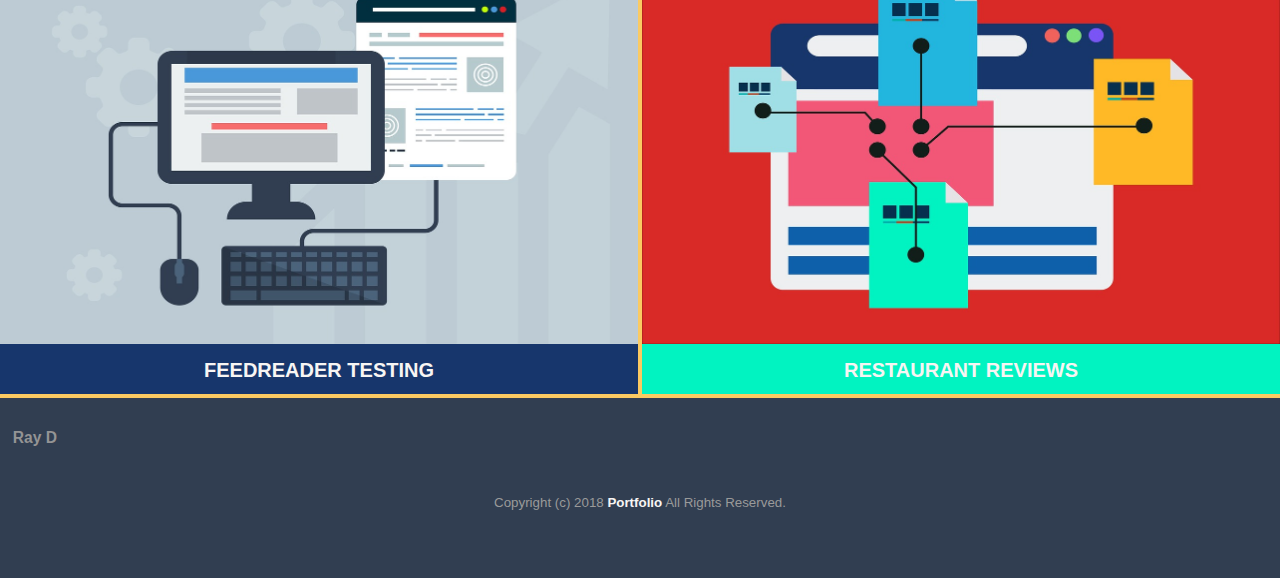
==== commit f20f085d: "srcset and sizes added success -4.0" ====
--- a/index.html
+++ b/index.html
@@ -1,9 +1,11 @@
+<!DOCTYPE html>
 <html lang="en">
 <head>
     <meta charset="UTF-8">
     <meta name="viewport" content="width=device-width, initial-scale=1.0">
     <meta name="Description" content="A portfolio page of front-end web developer.">
-    <link rel="stylesheet" href="fontawesome-free-5.5.0-web\css\all.css">
+    <!-- <link rel="stylesheet" href="fontawesome-free-5.5.0-web\css\all.css"> -->
+    <link rel="stylesheet" href="vendor/css/all.css">
     <!-- <link rel="stylesheet" href="css/styles.css"> -->
     <link rel="stylesheet" href="css/basic.css">
     <link rel="stylesheet" href="css/flex.css">
@@ -49,27 +51,34 @@
 </section>
     <section class="main">
         <div class=”media1”>
-                <img class="about-pic" src="images\web-design-2188728_640.png">
+                <img class="about-pic" src="img\about-large.png"
+                        srcset="img\about-small.png 640w,
+                                img\about-medium.png 1280w,
+                                img\about-large.png 1920w"
+                        sizes="(max-width: 400px) 250px,
+                                (max-width: 1145px) 600px,
+                                700px">
               </div>
     </section>
 
-    <section class="sidebar">
+    <section id="about" class="sidebar">
             <div class="about-container">
             <h1>About me</h1>
-      <p>Lorem ipsum dolor sit amet, consectetur adipiscing elit. Sed sagittis ultrices sapien quis tincidunt. Nulla sollicitudin,
-         arcu nec facilisis rhoncus, diam arcu maximus sem,eu vestibulum felis nisi a risus. Sed leo ligula, fermentum vel turpis
-         sit amet, scelerisque cursus tellus.Lorem ipsum dolor sit amet, consectetur adipiscing elit.</p>
+                <p>I am a front end developer who believes in learning unlearning and relearning.I demonstrate skills
+                needed to create responsive and flexible web applications regardless of the platform.I am competent and
+                skilled in tasks that a developer typically performs and can Help you with coding and prototyping that fits into your app-design process.
+                </p>
          <ul>
-                        <li>  <span style="font-size: 3em; color: Tomato;">
+                        <li>  <span class="hm-icon">
                                         <i class="fab fa-html5"></i>
                                       </span>
                         </li>
                         <li>
-                                <span style="font-size: 3em; color: rgb(255, 210, 64);">
+                                <span class="js-icon">
                                 <i class="fab fa-js"></i></span>
                                 </li>
                         <li>
-                                <span style="font-size: 3em; color: rgb(27, 118, 179);">
+                                <span class="cs-icon">
                                 <i class="fab fa-css3-alt"></i> </span>
                         </li>
 
@@ -78,67 +87,87 @@
 </div>
     </section>
 
-    <section class="image-showcase-1">
+    <section id="portfolio" class="image-showcase-1">
             <div class="main1">
                         <div class=”media1”>
-                    <img class="about-pic" src="images\web-design-2188728_1280.png">
+                                <img class="about-pic" src="img\project-1-large.jpg"
+                                srcset="img\project-1-small.jpg 640w,
+                                        img\project-1-medium.jpg 1280w,
+                                        img\project-1-large.jpg 1920w"
+                                sizes="(max-width: 400px) 250px,
+                                        (max-width: 1145px) 600px,
+                                        700px">
                          </div>
             </div>
                   <div class="title">
-                        <h2>MEMORY GAME</h2>
+                        <h2><a href="#"> <i class="fas fa-link"> </i> memory game</a></h2>
                   </div>
     </section>
     <section class="image-showcase-2">
             <div class="main1">
             <div class=”media1”>
-                    <img class="about-pic" src="images\website-3374825_1920.jpg">
+                <img class="about-pic" src="img\project-2-large.jpg"
+                srcset="img\project-2-small.jpg 640w,
+                        img\project-2-medium.jpg 1280w,
+                        img\project-2-large.jpg 1920w"
+                sizes="(max-width: 400px) 250px,
+                        (max-width: 1145px) 600px,
+                        700px">
                   </div>
                 </div>
         <div class="title">
-                      <h2>ARCADE GAME</h2>
+                      <h2><a href="#"> <i class="fas fa-link"> </i> arcade game</a></h2>
                 </div>
     </section>
     <section class="image-showcase-3">
             <div class="main1">
             <div class=”media1”>
-                    <img class="about-pic" src="images\website-3374825_1280.jpg"
-                    srcset=  "img\web-design-380x380.png 380w,
-                              img\web-design-380x380.png 380w,
-                              images\web-design-2188728_1280.png 1280w"
-            sizes="(max-width: 600px) 240px,
-                   (max-width: 1145px) 380px,
-                   700px">
+                <img class="about-pic" src="img\project-3-large.jpg"
+                srcset="img\project-3-small.jpg 640w,
+                        img\project-3-medium.jpg 1280w,
+                        img\project-3-large.jpg 1920w"
+                sizes="(max-width: 400px) 250px,
+                        (max-width: 1145px) 600px,
+                        700px">
                   </div>
                 </div>
                 <div class="title">
-                      <h2>FEEDREADER TESTING</h2>
+                      <h2><a href="#"> <i class="fas fa-link"> </i> feedreader testing</a></h2>
                 </div>
     </section>
     <section class="image-showcase-4">
             <div class="main1">
                 <div class=”media1”>
-                    <img class="about-pic" src="images\webdesign-3411373_1280.jpg">
+                    <img class="about-pic" src="img\project-4-large.jpg"
+                        srcset="img\project-4-small.jpg 640w,
+                                img\project-4-medium.jpg 1280w,
+                                img\project-4-large.jpg 1920w"
+                        sizes="(max-width: 400px) 250px,
+                                (max-width: 1145px) 600px,
+                                700px">
                   </div>
         </div>
                 <div class="title">
-                      <h2>RESTAURANT REVIEW</h2>
+                      <h2><a href="#"> <i class="fas fa-link"> </i> restaurant reviews </a></h2>
                 </div>
     </section>
 <!--============================================================================================= -->
 
 <!--============================================================================================= -->
-    <footer class="footer">
+    <footer id="contact" class="footer">
                 <div class="footer1">
                                 <!-- <img class="logo" src="img\crystal-ball_1f52e.png"
                                  alt="heart"> -->
-                                 <h2>Ray D</h2>
+                                 <h3>Ray D</h3>
                                  <ul>
-                                                <li><a href="#"><i class="fas fa-at"></i></a></li>
-                                                <li><a href="#"><i class="fab fa-github"></i></a></li>
+                                                <li><a href="#"><i class="fab fa-slack"></i></a></li>
+                                                <li><a href="#"><i class="fab fa-github-square"></i></a></li>
                                                 <li><a href="#"><i class="fab fa-twitter"></i></a></li>
                                               </ul>
                 </div>
-                <div class="copyright">&copy; 2018 All Rights Reserved</div>
+                <div class="copyright">
+                Copyright (c) 2018 <a href="#"><strong>Portfolio</strong></a> All Rights Reserved.
+                </div>
     </footer>
 <!--============================================================================================= -->
 
--- a/css/basic.css
+++ b/css/basic.css
@@ -1,16 +1,17 @@
+@charset "utf-8";
 /* CSS Document */
-@charset "utf-8";
 /* ================================BASIC CSS================================================================== */
 body,
 p {
-  font-family: 'Lato', Arial, Helvetica, sans-serif;
+  font-family:Arial, Helvetica, sans-serif;
   font-size: 10pt;
   color: #333;
   line-height: 1.5;
 }
 body {
   /* background-color: #ece4e4; */
-  background-color: #f1f1f1;
+  /* background-color: #f1f1f1; */
+  background-color: #fbca62;
   margin: 0;
   position: relative;
   /* overflow-x: hidden; */
@@ -22,14 +23,15 @@
   color: #333;
 }
 a {
-  color: orange;
+  /* color: orange; */
+  color: rgb(247, 245, 243);
+  /* color: rgb(179, 179, 179); */
   text-decoration: none;
 }
 a:hover,
 a:focus {
   color: #3397db;
   text-decoration: none;
-  border-bottom: 2px solid #4d88f4;
   transition: 50ms;
 }
 a img {
@@ -37,13 +39,11 @@
 }
 h1,
 h2,
-h3,
-h4,
-h5,
-h6 {
+h3{
   font-family: Arial, Helvetica, sans-serif;
   /* margin: 0 0 20px; */
 }
+
 article,
 aside,
 canvas,
--- a/css/flex.css
+++ b/css/flex.css
@@ -31,6 +31,10 @@
 	padding-left: 29px;
 	font-size: 26px;
 }
+nav ul li a {
+    color: #ced7dd;
+    text-decoration: none;
+  }
 /* ====================================================HEADER ENDS============================================== */
 /* ========================================================================================================= */
 
@@ -117,13 +121,36 @@
 .about-container ul {
 display: flex;
 flex-direction: row;
-justify-content: space-between;
+/* justify-content: space-between; */
+justify-content:center;
+padding-right:8%;
 list-style: none;
+/* padding-right:2%; */
+/* padding-right:20%; */
+/* padding-left:5%; */
+
+
 }
 
 .about-container ul li{
-    padding:6%;
+    /* padding-left:12%; */
+    padding-left:35%;
     align-self:center;
+}
+
+.js-icon {
+    font-size: 4em;
+    color: rgb(255, 210, 64);
+}
+
+.hm-icon {
+    font-size: 4em;
+    color: Tomato;
+}
+
+.cs-icon {
+    font-size: 4em;
+    color: rgb(27, 118, 179);
 }
 
 .title {
@@ -132,8 +159,70 @@
                 justify-content: center;
                 align-items: center;
                 font-family: 'Raleway', sans-serif;
-                color: #F27059;
+                /* color: #F27059; */
+                color: rgb(255, 255, 255);
+                text-transform: uppercase;
                 margin: 5px;
          }
-
-
+         /* .title a{
+            color: orange;
+            color: rgb(247, 245, 243);
+            color: rgb(74, 74, 74);
+            text-decoration: none;
+          } */
+/* ====================================================FOOTER STARTS============================================== */
+/* ========================================================================================================= */
+         .footer1 {
+            display: flex;
+            flex-direction: row;
+            justify-content: space-between;
+            align-items: center;
+            padding: 1%;
+        }
+
+        /* .logo {
+            height: 50px;
+            margin-right: 20px;
+            margin: 12px;
+            margin-bottom: 0;
+            align-self:center;
+          } */
+          .footer1 h3{
+            color:#949494;
+          }
+        .footer1 ul {
+            display: flex;
+            flex-direction: row;
+            /* justify-content: flex-end; */
+            /* align-items: center; */
+            padding-left: 45px;
+            margin-right: 11px;
+        }
+
+        .footer1 ul li {
+            list-style: none;
+            align-items: center;
+            padding-left: 45px;
+            font-size: 3em;
+        }
+        /* #83aac4; */
+        .footer1 ul li a {
+            color: #abc1cf;
+            text-decoration: none;
+          }
+        .footer1 ul li a:hover,
+        .footer1 ul li a:focus {
+          color: #627079;
+          text-decoration: none;
+          /* border-bottom: 2px solid #4d88f4; */
+        }
+        .copyright {
+            text-align: center;
+            padding:15px 20px 0 20px ;
+            /* padding-bottom: 0px;
+            padding-top: 15px; */
+            color: #9a9a9a;
+            font-size: 10pt;
+          }
+/* ====================================================footer ENDS============================================== */
+/* ========================================================================================================= */--- a/css/smallMedia.css
+++ b/css/smallMedia.css
@@ -1,11 +1,16 @@
-@media screen and (max-width: 699px) {
+@supports (display: grid) {
+    .container {
+        display: grid;
+    }
+}
+@media screen and (max-width: 700px) {
     .container{
         height:100vh;
         display: grid;
         /* grid-template-columns: 1fr; */
         /* grid-template-rows: 5vw 40vw 25vw 5vw; */
         grid-template-columns: repeat(auto-fit, minmax(250px,1fr));
-        grid-template-rows: 60px 500px repeat(6,minmax(450px,1fr)) 60px;
+        grid-template-rows: 60px 500px repeat(6,minmax(450px,1fr)) 140px;
         /* !important */
         /* grid-template-rows: auto; */
         /* grid-auto-rows: minmax(250px,auto); */
@@ -49,24 +54,35 @@
 
 .image-showcase-1{
     grid-area: image1;
-    background-color:rgb(139, 16, 103);
+    /* background-color:rgb(139, 16, 103); */
+    background-color:#ff8d8d;
+
 }
 
 .image-showcase-2{
     grid-area: image2;
-    background-color:rgb(255, 153, 36);
+    /* background-color:rgb(255, 153, 36); */
+    /* background-color:rgb(255, 255, 255); */
+    background: #40666f;
+
 }
 
 .image-showcase-3{
     grid-area: image3;
-    background-color:rgb(68, 131, 79);
+    /* background-color:rgb(68, 131, 79); */
+    background-color: #17366c;
+
 }
 .image-showcase-4{
     grid-area: image4;
-    background-color:rgb(236, 193, 48);
+    /* background-color:rgb(236, 193, 48); */
+    background-color: #01f3c1;
+
 }
 .footer {
-background-color: rgb(209, 52, 31);
+/* background-color: rgb(209, 52, 31); */
+/* background-color:#bdcbd4; */
+background-color:#313e51;
 grid-area: footer;
 
 }
@@ -80,8 +96,9 @@
     nav ul li {
         list-style: none;
         align-items: center;
-        padding-left: 18px;
+        /* padding-left: 18px; */
         font-size: 16px;
+        padding-left: 12px;
 }
 .hero-hi {
 	display: flex;
@@ -90,8 +107,21 @@
 	margin-left: 5em;
 	padding: 0;
 }
+.about-container{
+padding:2%;
 
-
+}
+.about-container ul{
+padding-right:40%;
+padding-left:5%;
+}
+.footer1 ul {
+    padding-left: 33px;
+}
+.footer1 ul li {
+    padding-left: 30px;
+    font-size: 24px;
+}
 
 
 
--- a/css/almostGOODbut.css
+++ b/css/almostGOODbut.css
@@ -1,8 +1,8 @@
-/* @supports (display: grid) {
+@supports (display: grid) {
     .container {
         display: grid;
     }
-} */
+}
 @media screen and (min-width: 700px) {
 .container{
     /* height:100%; */
@@ -10,9 +10,9 @@
     display: grid;
     /* max-width:1000px; */
     /* grid-template-columns: 1fr 1fr 1fr 1fr; */
-    grid-template-columns: repeat(auto-fit, minmax(50px,1fr));
+    grid-template-columns: repeat(auto-fit, minmax(350px,1fr));
     grid-auto-rows: minmax(250px,1fr);
-    grid-template-rows: 8vw minmax(42vw,auto) repeat(3,minmax(450px,auto)) 8vw;
+    grid-template-rows: 90px minmax(42vw,auto) repeat(3,minmax(450px,auto)) 180px;
     /* grid-template-rows: 5vw 40vw 25vw[image1-start]auto[image1-end image2-start] [image2-end]5vw; */
 
     /* grid-template-rows: auto; */
@@ -24,7 +24,7 @@
                          "main   side "
                          "image1 image2"
                          "image3 image4"
-                         "footer footer"
+                         "footer footer";
 
     /* font-size: 25pt;DON'T MESS CULPRIT HEADDER HIDE */
 }
@@ -59,7 +59,9 @@
 
 .image-showcase-1{
     grid-area: image1;
-    background-color:rgb(139, 16, 103);
+    /* background-color:rgb(139, 16, 103); */
+    background-color:#f25777;
+    /* background-color:#ff8d8d; */
     /* display: flex;
     justify-content: center;
     flex-wrap: wrap; */
@@ -67,19 +69,26 @@
 
 .image-showcase-2{
     grid-area: image2;
-    background-color:rgb(255, 153, 36);
+    /* background-color:rgb(255, 153, 36); */
+    /* background-color:rgb(255, 255, 255); */
+    background: #40666f;
+
 }
 
 .image-showcase-3{
     grid-area: image3;
-    background-color:rgb(68, 131, 79);
+    /* background-color:rgb(68, 131, 79); */
+    background-color: #17366c;
 }
 .image-showcase-4{
     grid-area: image4;
-    background-color:rgb(236, 193, 48);
+    /* background-color:rgb(236, 193, 48); */
+    background-color: #01f3c1;
 }
 .footer {
-background-color: rgb(209, 52, 31);
+/* background-color: rgb(209, 52, 31); */
+/* background-color: rgb(54, 54, 54); */
+background-color:#313e51;
 grid-area: footer;
 
 }
@@ -87,4 +96,52 @@
 
 /* ============================================================================== */
 
+}
+
+@media screen and (min-width: 1110px) {
+
+.hero-hi ul {
+    color: #1b1b1b;
+    list-style-type: none;
+    font-size: 4.5em;
+    background: rgba(255, 255, 255, 0.9);
+    padding: 90px;
+    font-family: 'Lato', sans-serif;
+    color: #555555;
+
+  }
+  .hero-hi ul li {
+    padding: 5px 0;
+  }
+
+  .hero-hi ul li:first-child {
+    font-size: 0.7em;
+  }
+
+  .hero-hi ul li:last-child {
+    font-size: 0.4em;
+    font-style: italic;
+  }
+
+h1,h2{
+  /* font-family:Arial, Helvetica, sans-serif; */
+  margin: 0 0 20px;
+}
+
+h1{
+font-size:26pt;
+}
+
+.about-container p {
+    font-weight: 400;
+    line-height: 1.7em;
+    font-size:14pt;
+    padding:2%;
+}
+.about-container ul li{
+    /* padding-left:12%; */
+    /* padding-left:35%; */
+    padding-left:18%;
+    align-self:center;
+}
 }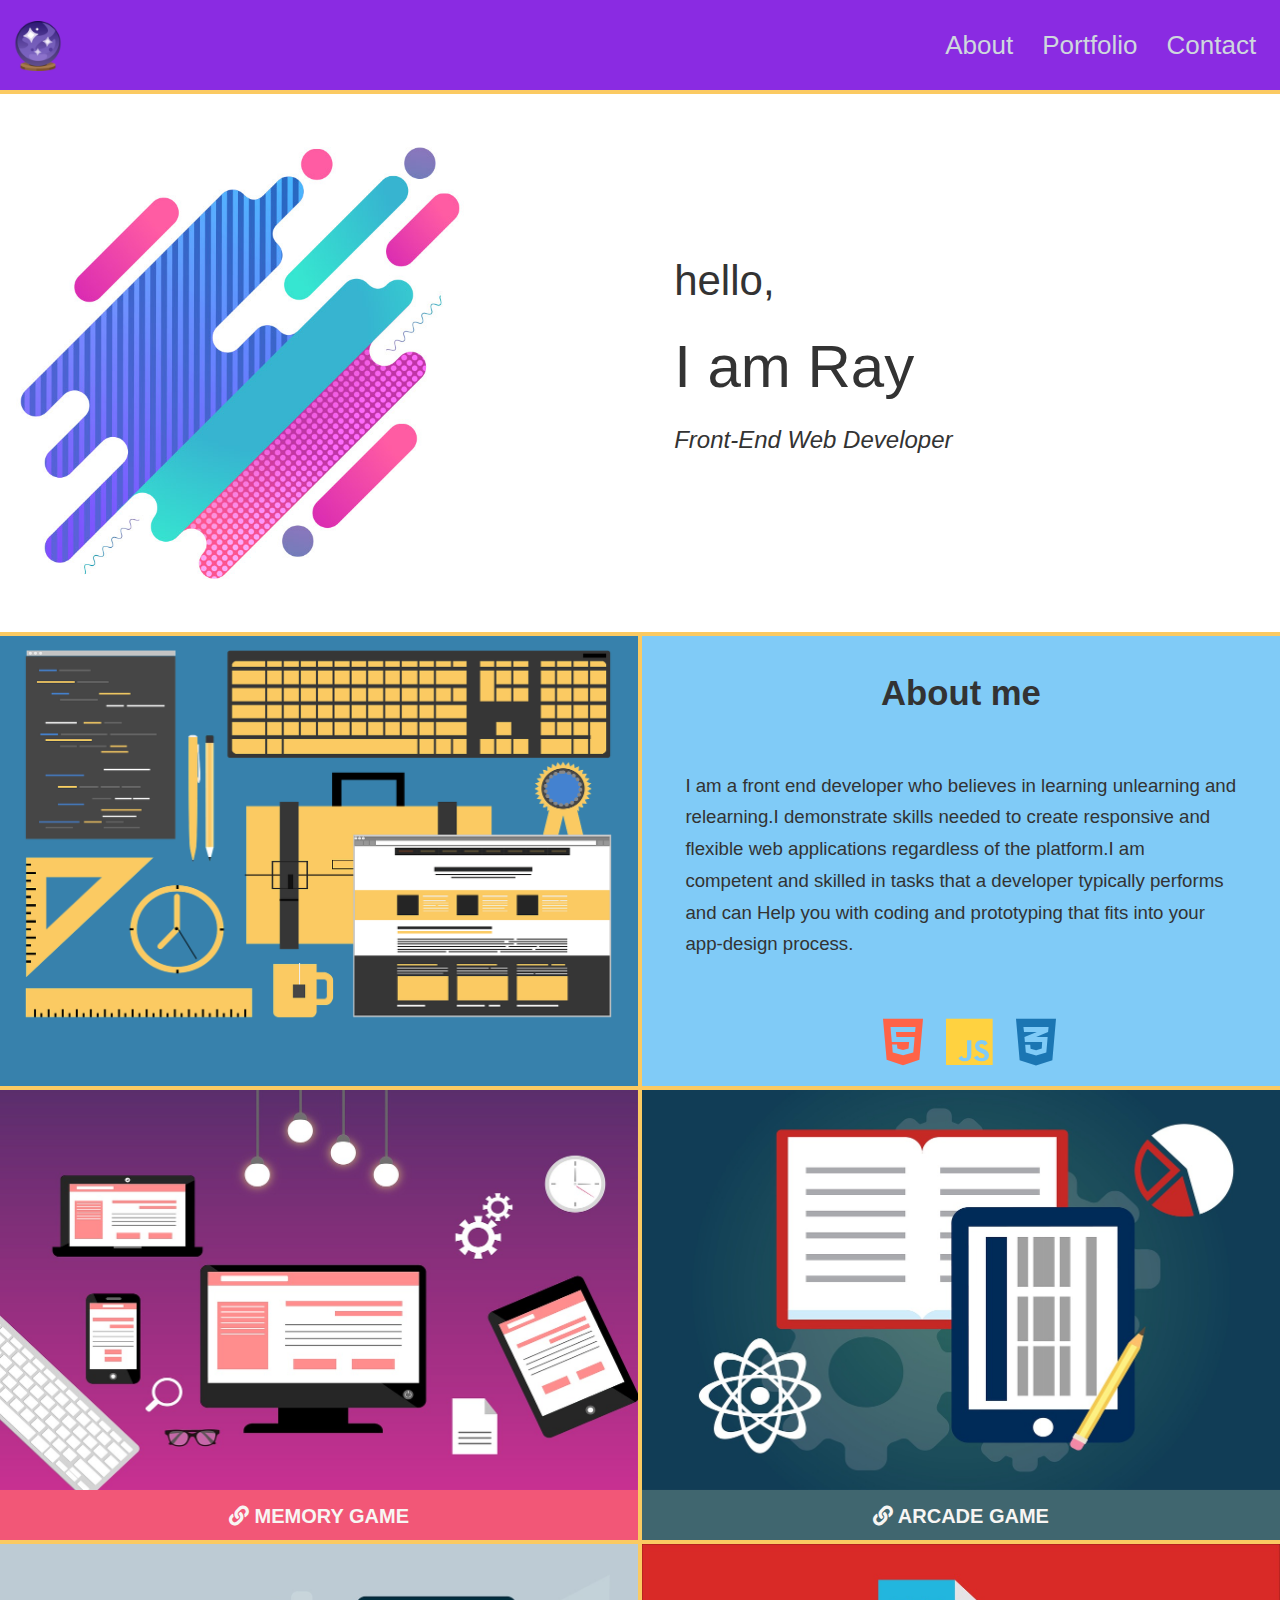
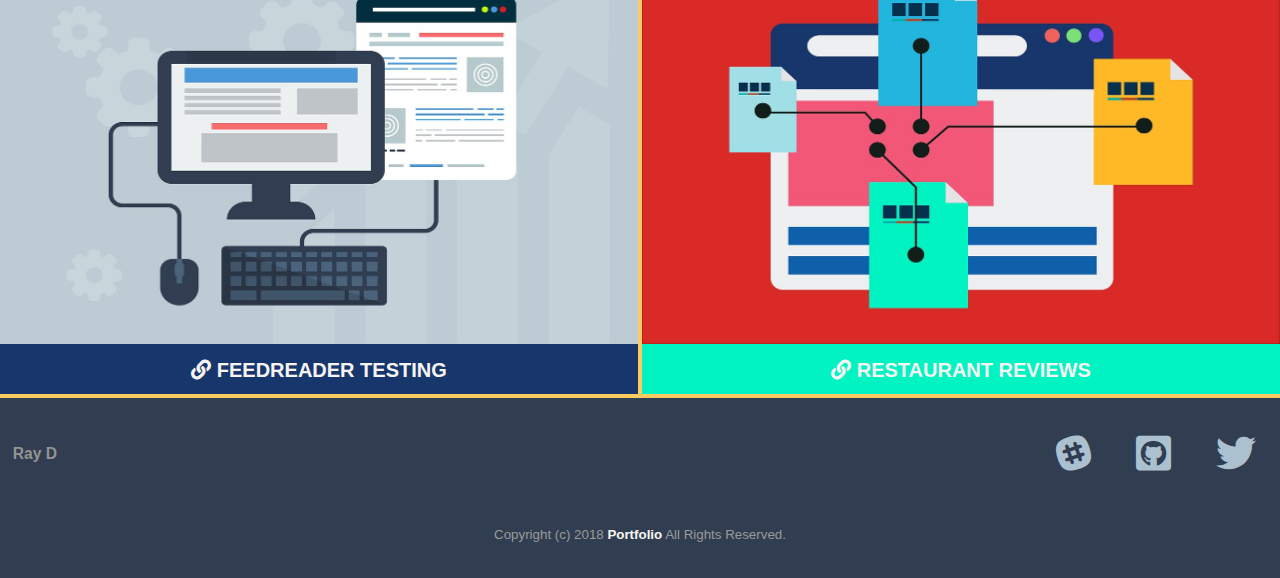
==== commit 7aa923ea: "renamed logo in img src-4.0" ====
--- a/index.html
+++ b/index.html
@@ -22,7 +22,7 @@
 <!-- logo  -->
         <!-- Nav starts -->
         <nav>
- <img class="logo" src="img\crystal-ball_1f52e.png"
+ <img class="logo" src="img\crystal-ball-logo.png"
   alt="heart">
         <ul>
                 <li><a href="#about">About</a></li>
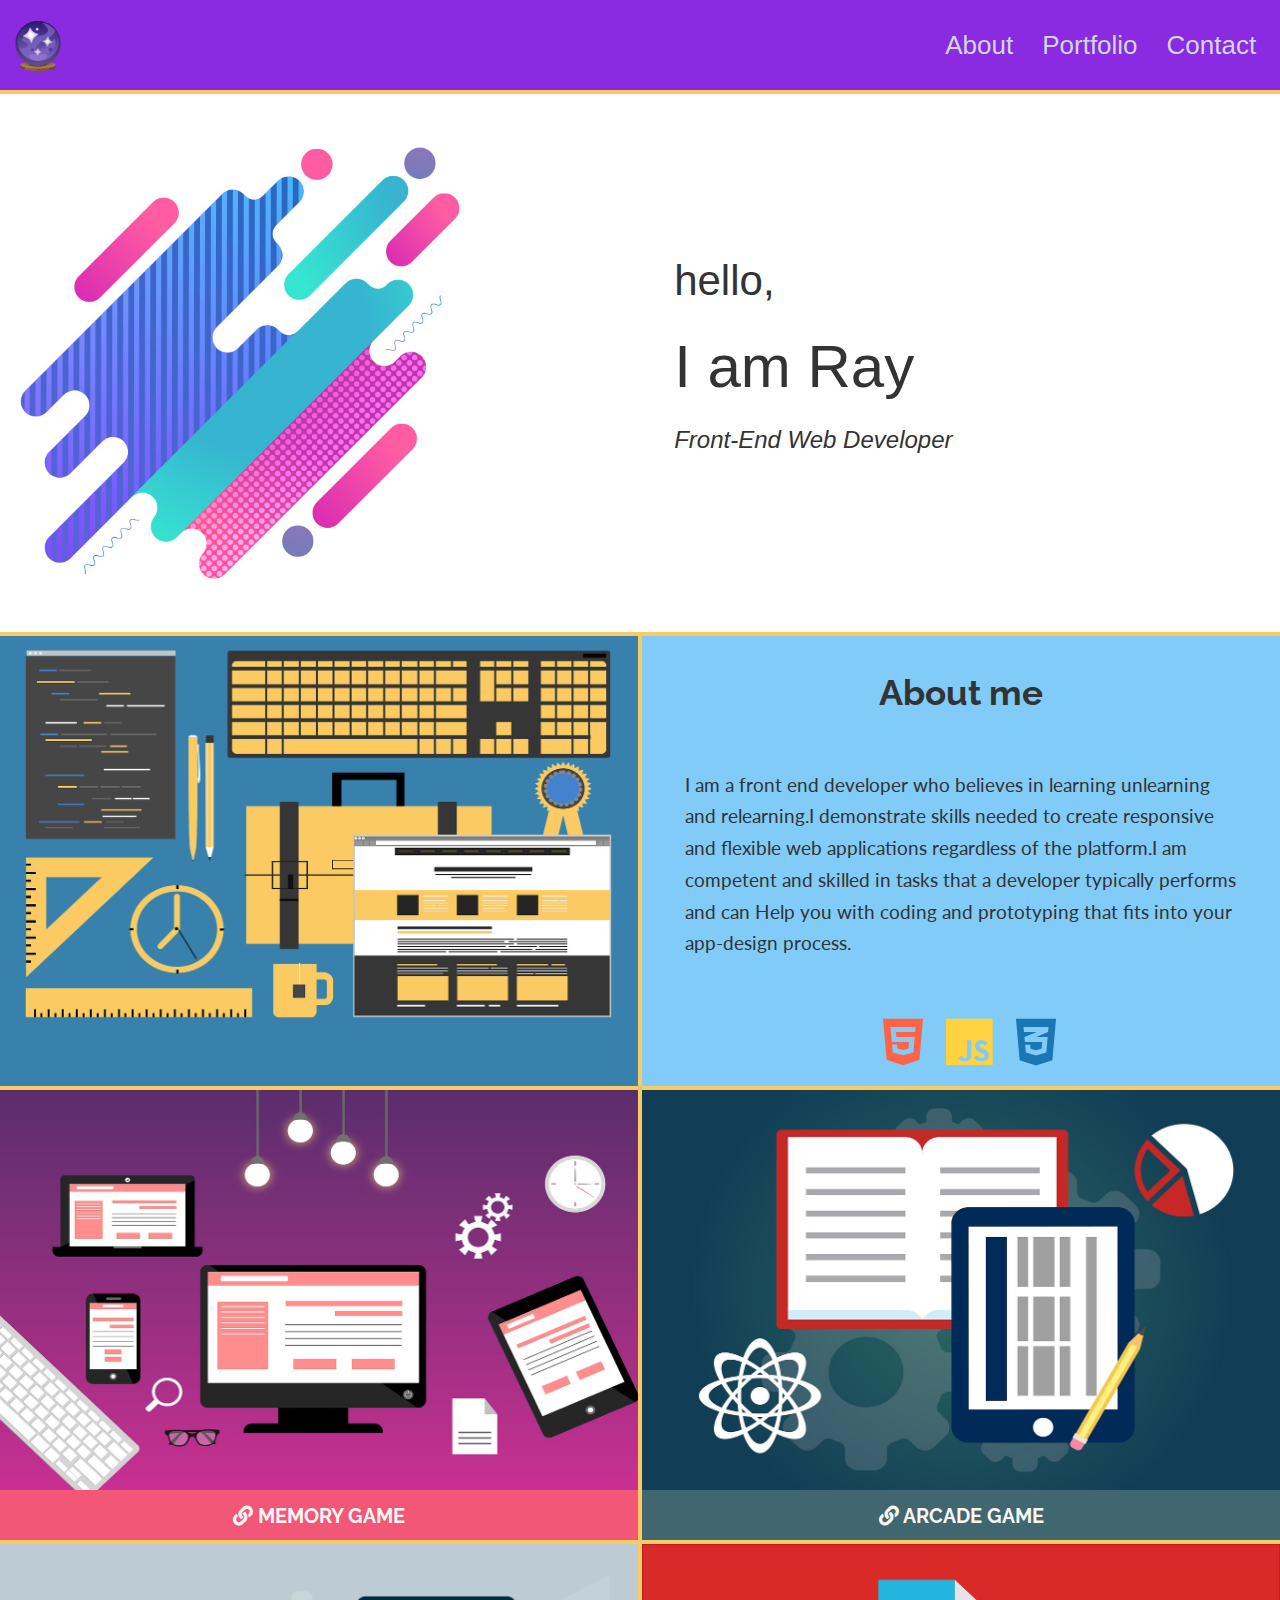
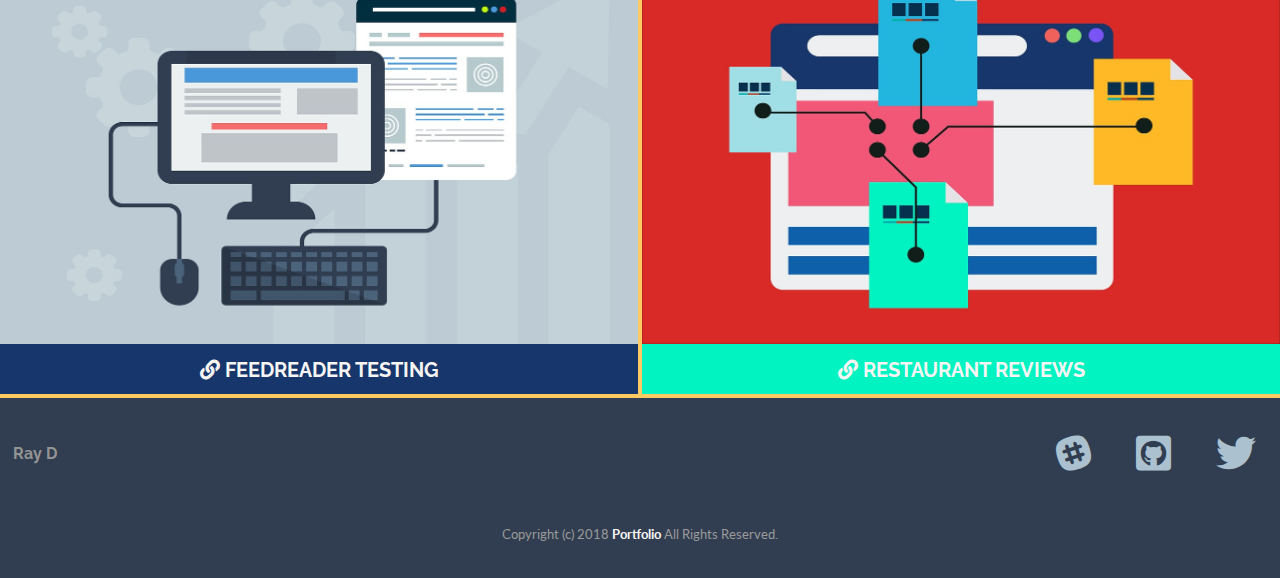
==== commit 51ebd8dc: "added fonts lato and raleway-5.0" ====
--- a/index.html
+++ b/index.html
@@ -5,6 +5,8 @@
     <meta name="viewport" content="width=device-width, initial-scale=1.0">
     <meta name="Description" content="A portfolio page of front-end web developer.">
     <!-- <link rel="stylesheet" href="fontawesome-free-5.5.0-web\css\all.css"> -->
+    <link href="https://fonts.googleapis.com/css?family=Raleway" rel="stylesheet">
+    <link href="https://fonts.googleapis.com/css?family=Lato" rel="stylesheet">
     <link rel="stylesheet" href="vendor/css/all.css">
     <!-- <link rel="stylesheet" href="css/styles.css"> -->
     <link rel="stylesheet" href="css/basic.css">
--- a/css/basic.css
+++ b/css/basic.css
@@ -3,29 +3,23 @@
 /* ================================BASIC CSS================================================================== */
 body,
 p {
-  font-family:Arial, Helvetica, sans-serif;
+  font-family:'Lato',Arial, Helvetica, sans-serif;
   font-size: 10pt;
   color: #333;
   line-height: 1.5;
 }
 body {
-  /* background-color: #ece4e4; */
-  /* background-color: #f1f1f1; */
   background-color: #fbca62;
   margin: 0;
   position: relative;
-  /* overflow-x: hidden; */
 }
 ul,
 li {
   font-family: Arial, Helvetica, sans-serif;
-  /* font-size: 10pt; */
   color: #333;
 }
 a {
-  /* color: orange; */
   color: rgb(247, 245, 243);
-  /* color: rgb(179, 179, 179); */
   text-decoration: none;
 }
 a:hover,
@@ -40,8 +34,7 @@
 h1,
 h2,
 h3{
-  font-family: Arial, Helvetica, sans-serif;
-  /* margin: 0 0 20px; */
+  font-family: 'Raleway', Arial, Helvetica, sans-serif;
 }
 
 article,
--- a/css/flex.css
+++ b/css/flex.css
@@ -1,4 +1,3 @@
-@import url('https://fonts.googleapis.com/css?family=Lato|Roboto+Slab');
 /* ====================================================HEADER============================================== */
 /* ========================================================================================================= */
 nav {
@@ -11,17 +10,12 @@
 
 .logo {
     height: 50px;
-    /* margin-right: 20px; */
-    /* margin: 12px; */
     margin-bottom: 0;
-    /* align-self:center; */
   }
 
 nav ul {
 	display: flex;
 	flex-direction: row;
-	/* justify-content: flex-end; */
-	/* align-items: center; */
 	margin-right: 11px;
 }
 
@@ -44,8 +38,6 @@
 	display: flex;
 	justify-content: space-evenly;
 	align-items:center;
-	/* margin-left: 43em; */
-    /* padding: 12em; */
     padding: 0;
 	margin-left: 26em;
 
@@ -53,15 +45,11 @@
 }
 .hero-img {
     background: url(../img/header-bg.jpg) no-repeat left;
-    /* object-fit: cover; */
     height: 100%;
     background-size: cover;
 }
 .hero-hi ul {
     color: #1b1b1b;
-    /* position: absolute;
-    top: 26%;
-    left: 50%; */
     list-style-type: none;
     font-size: 3.5em;
     background: rgba(255, 255, 255, 0.9);
@@ -117,23 +105,17 @@
     line-height: 1.6em;
     font-size:12pt;
     padding:2%;
+    font-family: 'Lato', sans-serif;
 }
 .about-container ul {
 display: flex;
 flex-direction: row;
-/* justify-content: space-between; */
 justify-content:center;
 padding-right:8%;
 list-style: none;
-/* padding-right:2%; */
-/* padding-right:20%; */
-/* padding-left:5%; */
-
-
 }
 
 .about-container ul li{
-    /* padding-left:12%; */
     padding-left:35%;
     align-self:center;
 }
@@ -159,17 +141,11 @@
                 justify-content: center;
                 align-items: center;
                 font-family: 'Raleway', sans-serif;
-                /* color: #F27059; */
                 color: rgb(255, 255, 255);
                 text-transform: uppercase;
                 margin: 5px;
          }
-         /* .title a{
-            color: orange;
-            color: rgb(247, 245, 243);
-            color: rgb(74, 74, 74);
-            text-decoration: none;
-          } */
+
 /* ====================================================FOOTER STARTS============================================== */
 /* ========================================================================================================= */
          .footer1 {
@@ -180,21 +156,12 @@
             padding: 1%;
         }
 
-        /* .logo {
-            height: 50px;
-            margin-right: 20px;
-            margin: 12px;
-            margin-bottom: 0;
-            align-self:center;
-          } */
           .footer1 h3{
             color:#949494;
           }
         .footer1 ul {
             display: flex;
             flex-direction: row;
-            /* justify-content: flex-end; */
-            /* align-items: center; */
             padding-left: 45px;
             margin-right: 11px;
         }
@@ -205,7 +172,7 @@
             padding-left: 45px;
             font-size: 3em;
         }
-        /* #83aac4; */
+
         .footer1 ul li a {
             color: #abc1cf;
             text-decoration: none;
@@ -214,13 +181,10 @@
         .footer1 ul li a:focus {
           color: #627079;
           text-decoration: none;
-          /* border-bottom: 2px solid #4d88f4; */
         }
         .copyright {
             text-align: center;
             padding:15px 20px 0 20px ;
-            /* padding-bottom: 0px;
-            padding-top: 15px; */
             color: #9a9a9a;
             font-size: 10pt;
           }
--- a/css/almostGOODbut.css
+++ b/css/almostGOODbut.css
@@ -5,19 +5,11 @@
 }
 @media screen and (min-width: 700px) {
 .container{
-    /* height:100%; */
     height:100vh;
     display: grid;
-    /* max-width:1000px; */
-    /* grid-template-columns: 1fr 1fr 1fr 1fr; */
     grid-template-columns: repeat(auto-fit, minmax(350px,1fr));
     grid-auto-rows: minmax(250px,1fr);
     grid-template-rows: 90px minmax(42vw,auto) repeat(3,minmax(450px,auto)) 180px;
-    /* grid-template-rows: 5vw 40vw 25vw[image1-start]auto[image1-end image2-start] [image2-end]5vw; */
-
-    /* grid-template-rows: auto; */
-    /* justify-content: center; */
-    /* align-content: center;CULPRIT HEADDER HIDE */
     grid-gap:4px;
     grid-template-areas: "header header"
                          "cover  cover"
@@ -25,8 +17,6 @@
                          "image1 image2"
                          "image3 image4"
                          "footer footer";
-
-    /* font-size: 25pt;DON'T MESS CULPRIT HEADDER HIDE */
 }
 
 .header{
@@ -52,51 +42,35 @@
 .sidebar {
     grid-area: side;
     background-color: rgb(128, 203, 247);
-    /* display: flex;
-    justify-content: center;
-    flex-wrap: wrap; */
     }
 
 .image-showcase-1{
     grid-area: image1;
-    /* background-color:rgb(139, 16, 103); */
     background-color:#f25777;
-    /* background-color:#ff8d8d; */
-    /* display: flex;
-    justify-content: center;
-    flex-wrap: wrap; */
 }
 
 .image-showcase-2{
     grid-area: image2;
-    /* background-color:rgb(255, 153, 36); */
-    /* background-color:rgb(255, 255, 255); */
     background: #40666f;
 
 }
 
 .image-showcase-3{
     grid-area: image3;
-    /* background-color:rgb(68, 131, 79); */
     background-color: #17366c;
 }
 .image-showcase-4{
     grid-area: image4;
-    /* background-color:rgb(236, 193, 48); */
     background-color: #01f3c1;
 }
 .footer {
-/* background-color: rgb(209, 52, 31); */
-/* background-color: rgb(54, 54, 54); */
 background-color:#313e51;
 grid-area: footer;
 
 }
 
-
+}
 /* ============================================================================== */
-
-}
 
 @media screen and (min-width: 1110px) {
 
@@ -124,7 +98,6 @@
   }
 
 h1,h2{
-  /* font-family:Arial, Helvetica, sans-serif; */
   margin: 0 0 20px;
 }
 
@@ -139,8 +112,6 @@
     padding:2%;
 }
 .about-container ul li{
-    /* padding-left:12%; */
-    /* padding-left:35%; */
     padding-left:18%;
     align-self:center;
 }
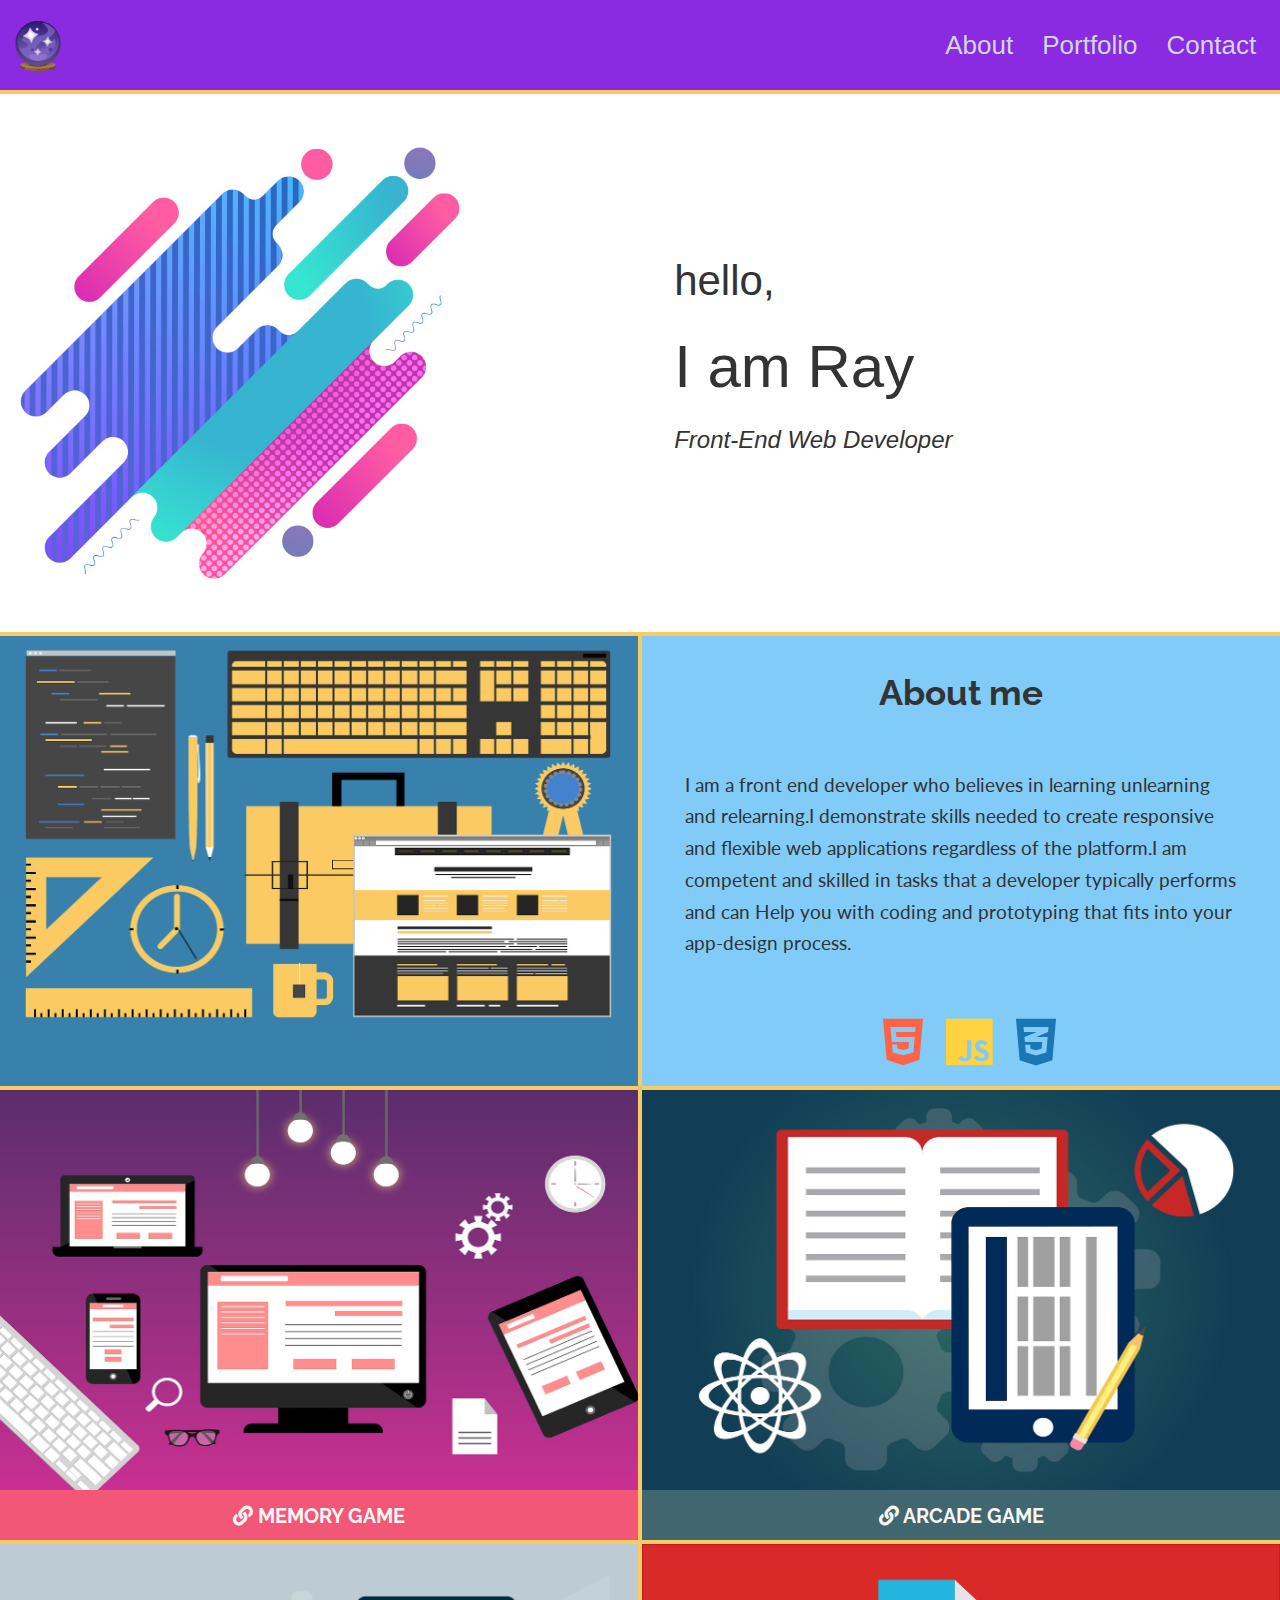
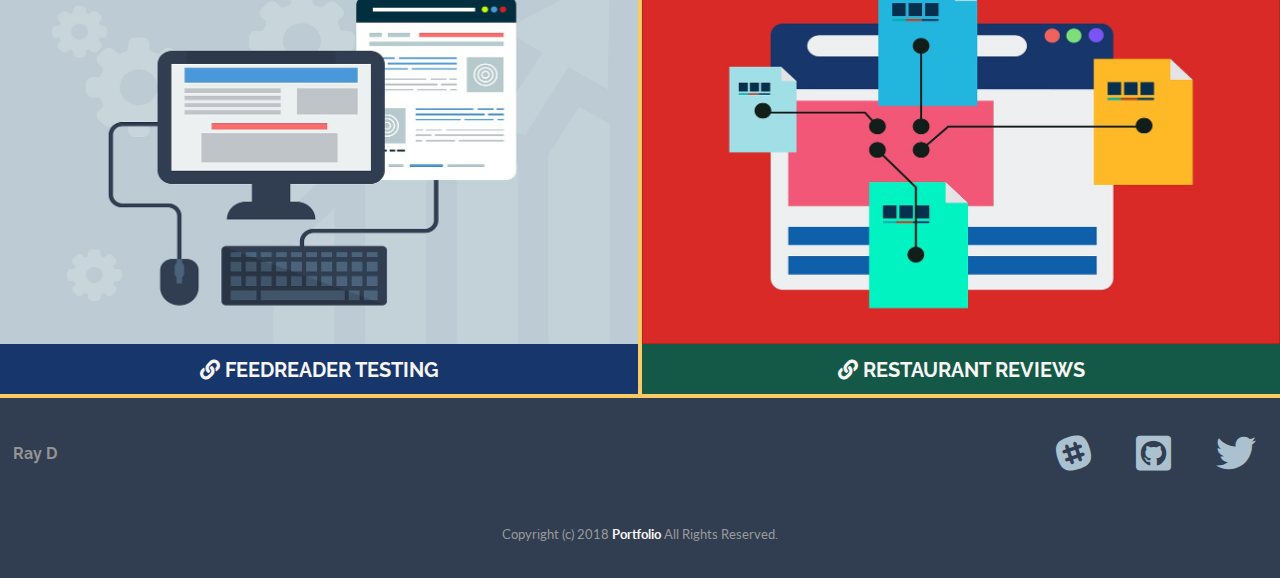
==== commit 4cd6665e: "added coments and favico and image slash change-6.0" ====
--- a/index.html
+++ b/index.html
@@ -3,35 +3,34 @@
 <head>
     <meta charset="UTF-8">
     <meta name="viewport" content="width=device-width, initial-scale=1.0">
-    <meta name="Description" content="A portfolio page of front-end web developer.">
-    <!-- <link rel="stylesheet" href="fontawesome-free-5.5.0-web\css\all.css"> -->
+    <meta http-equiv="X-UA-Compatible" content="ie=edge">
+    <meta name="description" content="A portfolio page of front-end web developer.">
     <link href="https://fonts.googleapis.com/css?family=Raleway" rel="stylesheet">
     <link href="https://fonts.googleapis.com/css?family=Lato" rel="stylesheet">
+    <link href="img/favicon.ico" rel="shortcut icon" type="image/x-icon" />
     <link rel="stylesheet" href="vendor/css/all.css">
-    <!-- <link rel="stylesheet" href="css/styles.css"> -->
     <link rel="stylesheet" href="css/basic.css">
     <link rel="stylesheet" href="css/flex.css">
+    <link rel="stylesheet" href="css/gridStyles.css">
     <link rel="stylesheet" href="css/smallMedia.css">
-    <link rel="stylesheet" href="css/almostGOODbut.css">
-    <!-- <link rel="stylesheet" href="css/oldEvenImagelook.css"> -->
-    <meta http-equiv="X-UA-Compatible" content="ie=edge">
-    <title>Reshma's Portfolio</title>
+    <title>Ray's Portfolio</title>
 </head>
+<!--================================================Body grid======================================= -->
 <body class="container">
 <!--============================================================================================= -->
 <!-- header starts -->
     <header class="header">
-<!-- logo  -->
         <!-- Nav starts -->
         <nav>
- <img class="logo" src="img\crystal-ball-logo.png"
-  alt="heart">
+                <!-- logo  -->
+ <img class="logo" src="img/crystal-ball-logo.png"
+  alt="logo-crystal">
+                <!-- navigation -->
         <ul>
                 <li><a href="#about">About</a></li>
                 <li><a href="#portfolio">Portfolio</a></li>
                 <li><a href="#contact">Contact</a></li>
               </ul>
-<!-- about project footer -->
         </nav>
         <!-- nav ends -->
 
@@ -41,6 +40,7 @@
 
 <!--============================================================================================= -->
 <section class="main-cover">
+<!-- hero image cover -->
     <div class="hero-img">
             <div class="hero-hi">
             <ul>
@@ -52,11 +52,12 @@
     </div>
 </section>
     <section class="main">
+<!-- about me image -->
         <div class=”media1”>
-                <img class="about-pic" src="img\about-large.png"
-                        srcset="img\about-small.png 640w,
-                                img\about-medium.png 1280w,
-                                img\about-large.png 1920w"
+                <img class="about-pic" src="img/about-large.png" alt="about-me-image"
+                        srcset="img/about-small.png 640w,
+                                img/about-medium.png 1280w,
+                                img/about-large.png 1920w"
                         sizes="(max-width: 400px) 250px,
                                 (max-width: 1145px) 600px,
                                 700px">
@@ -65,6 +66,7 @@
 
     <section id="about" class="sidebar">
             <div class="about-container">
+<!-- about me description -->
             <h1>About me</h1>
                 <p>I am a front end developer who believes in learning unlearning and relearning.I demonstrate skills
                 needed to create responsive and flexible web applications regardless of the platform.I am competent and
@@ -85,17 +87,18 @@
                         </li>
 
         </ul>
-
+<!-- about me description ends-->
 </div>
     </section>
-
+<!-- portfolio starts -->
     <section id="portfolio" class="image-showcase-1">
+            <!-- project-1 -->
             <div class="main1">
                         <div class=”media1”>
-                                <img class="about-pic" src="img\project-1-large.jpg"
-                                srcset="img\project-1-small.jpg 640w,
-                                        img\project-1-medium.jpg 1280w,
-                                        img\project-1-large.jpg 1920w"
+                                <img class="about-pic" src="img/project-1-large.jpg" alt="project 1 image"
+                                srcset="img/project-1-small.jpg 640w,
+                                        img/project-1-medium.jpg 1280w,
+                                        img/project-1-large.jpg 1920w"
                                 sizes="(max-width: 400px) 250px,
                                         (max-width: 1145px) 600px,
                                         700px">
@@ -106,12 +109,13 @@
                   </div>
     </section>
     <section class="image-showcase-2">
+            <!-- project-2 -->
             <div class="main1">
             <div class=”media1”>
-                <img class="about-pic" src="img\project-2-large.jpg"
-                srcset="img\project-2-small.jpg 640w,
-                        img\project-2-medium.jpg 1280w,
-                        img\project-2-large.jpg 1920w"
+                <img class="about-pic" src="img/project-2-large.jpg" alt="project 2 image"
+                srcset="img/project-2-small.jpg 640w,
+                        img/project-2-medium.jpg 1280w,
+                        img/project-2-large.jpg 1920w"
                 sizes="(max-width: 400px) 250px,
                         (max-width: 1145px) 600px,
                         700px">
@@ -122,12 +126,13 @@
                 </div>
     </section>
     <section class="image-showcase-3">
+            <!-- project-3 -->
             <div class="main1">
             <div class=”media1”>
-                <img class="about-pic" src="img\project-3-large.jpg"
-                srcset="img\project-3-small.jpg 640w,
-                        img\project-3-medium.jpg 1280w,
-                        img\project-3-large.jpg 1920w"
+                <img class="about-pic" src="img/project-3-large.jpg" alt="project 3 image"
+                srcset="img/project-3-small.jpg 640w,
+                        img/project-3-medium.jpg 1280w,
+                        img/project-3-large.jpg 1920w"
                 sizes="(max-width: 400px) 250px,
                         (max-width: 1145px) 600px,
                         700px">
@@ -138,12 +143,13 @@
                 </div>
     </section>
     <section class="image-showcase-4">
+            <!-- project-4 -->
             <div class="main1">
                 <div class=”media1”>
-                    <img class="about-pic" src="img\project-4-large.jpg"
-                        srcset="img\project-4-small.jpg 640w,
-                                img\project-4-medium.jpg 1280w,
-                                img\project-4-large.jpg 1920w"
+                    <img class="about-pic" src="img/project-4-large.jpg" alt="project 4 image"
+                        srcset="img/project-4-small.jpg 640w,
+                                img/project-4-medium.jpg 1280w,
+                                img/project-4-large.jpg 1920w"
                         sizes="(max-width: 400px) 250px,
                                 (max-width: 1145px) 600px,
                                 700px">
@@ -153,13 +159,14 @@
                       <h2><a href="#"> <i class="fas fa-link"> </i> restaurant reviews </a></h2>
                 </div>
     </section>
+<!-- portfolio ends -->
+
 <!--============================================================================================= -->
 
 <!--============================================================================================= -->
+<!-- footer starts -->
     <footer id="contact" class="footer">
                 <div class="footer1">
-                                <!-- <img class="logo" src="img\crystal-ball_1f52e.png"
-                                 alt="heart"> -->
                                  <h3>Ray D</h3>
                                  <ul>
                                                 <li><a href="#"><i class="fab fa-slack"></i></a></li>
@@ -171,6 +178,7 @@
                 Copyright (c) 2018 <a href="#"><strong>Portfolio</strong></a> All Rights Reserved.
                 </div>
     </footer>
+<!-- footer ends -->
 <!--============================================================================================= -->
 
 </body>
--- a/css/gridStyles.css
+++ b/css/gridStyles.css
@@ -0,0 +1,118 @@
+/* @supports (display: grid) {
+    .container {
+        display: grid;
+    }
+} */
+@media screen and (min-width: 700px) {
+.container{
+    height:100vh;
+    display: grid;
+    grid-template-columns: repeat(auto-fit, minmax(350px,1fr));
+    grid-auto-rows: minmax(250px,1fr);
+    grid-template-rows: 90px minmax(42vw,auto) repeat(3,minmax(450px,auto)) 180px;
+    grid-gap:4px;
+    grid-template-areas: "header header"
+                         "cover1  cover1"
+                         "main   side "
+                         "image1 image2"
+                         "image3 image4"
+                         "footer footer";
+}
+
+.header{
+    grid-area: header;
+    background-color: blueviolet;
+}
+
+.main-cover {
+    grid-area: cover1;
+    background-color: rgb(113, 137, 240);
+    /* object-fit: cover; */
+
+    }
+
+.main {
+    grid-area: main;
+    background-color: rgb(55, 129, 172);
+    /* display: flex;
+    justify-content: center;
+    flex-wrap: wrap; */
+}
+
+.sidebar {
+    grid-area: side;
+    background-color: rgb(128, 203, 247);
+    }
+
+.image-showcase-1{
+    grid-area: image1;
+    background-color:#f25777;
+}
+
+.image-showcase-2{
+    grid-area: image2;
+    background: #40666f;
+
+}
+
+.image-showcase-3{
+    grid-area: image3;
+    background-color: #17366c;
+}
+.image-showcase-4{
+    grid-area: image4;
+    background-color: #145947;
+}
+.footer {
+background-color:#313e51;
+grid-area: footer;
+
+}
+
+}
+/* ============================================================================== */
+
+@media screen and (min-width: 1110px) {
+
+.hero-hi ul {
+    color: #1b1b1b;
+    list-style-type: none;
+    font-size: 4.5em;
+    background: rgba(255, 255, 255, 0.9);
+    padding: 90px;
+    font-family: 'Lato', sans-serif;
+    color: #555555;
+
+  }
+  .hero-hi ul li {
+    padding: 5px 0;
+  }
+
+  .hero-hi ul li:first-child {
+    font-size: 0.7em;
+  }
+
+  .hero-hi ul li:last-child {
+    font-size: 0.4em;
+    font-style: italic;
+  }
+
+h1,h2{
+  margin: 0 0 20px;
+}
+
+h1{
+font-size:26pt;
+}
+
+.about-container p {
+    font-weight: 400;
+    line-height: 1.7em;
+    font-size:14pt;
+    padding:2%;
+}
+.about-container ul li{
+    padding-left:18%;
+    align-self:center;
+}
+}--- a/css/smallMedia.css
+++ b/css/smallMedia.css
@@ -1,25 +1,13 @@
-@supports (display: grid) {
-    .container {
-        display: grid;
-    }
-}
 @media screen and (max-width: 700px) {
     .container{
         height:100vh;
         display: grid;
-        /* grid-template-columns: 1fr; */
-        /* grid-template-rows: 5vw 40vw 25vw 5vw; */
         grid-template-columns: repeat(auto-fit, minmax(250px,1fr));
         grid-template-rows: 60px 500px repeat(6,minmax(450px,1fr)) 140px;
-        /* !important */
-        /* grid-template-rows: auto; */
-        /* grid-auto-rows: minmax(250px,auto); */
-        /* justify-content: center; */
-        /* align-content: center;CULPRIT HEADDER HIDE */
         grid-gap:3px;
         grid-template-areas:
         "header"
-        "cover"
+        "cover1"
         "main"
         "side"
         "image1"
@@ -36,10 +24,8 @@
 }
 
 .main-cover {
-    grid-area: cover;
+    grid-area: cover1;
     background-color: rgb(113, 137, 240);
-    object-fit: cover;
-
     }
 
 .main {
@@ -54,34 +40,27 @@
 
 .image-showcase-1{
     grid-area: image1;
-    /* background-color:rgb(139, 16, 103); */
     background-color:#ff8d8d;
 
 }
 
 .image-showcase-2{
     grid-area: image2;
-    /* background-color:rgb(255, 153, 36); */
-    /* background-color:rgb(255, 255, 255); */
     background: #40666f;
 
 }
 
 .image-showcase-3{
     grid-area: image3;
-    /* background-color:rgb(68, 131, 79); */
     background-color: #17366c;
 
 }
 .image-showcase-4{
     grid-area: image4;
-    /* background-color:rgb(236, 193, 48); */
-    background-color: #01f3c1;
+    background-color: #145947;
 
 }
 .footer {
-/* background-color: rgb(209, 52, 31); */
-/* background-color:#bdcbd4; */
 background-color:#313e51;
 grid-area: footer;
 
@@ -89,21 +68,18 @@
 
     .logo {
         height: 36px;
-        /* margin-right: 20px; */
         margin-bottom: 0;
     }
 
     nav ul li {
         list-style: none;
         align-items: center;
-        /* padding-left: 18px; */
         font-size: 16px;
         padding-left: 12px;
 }
 .hero-hi {
 	display: flex;
 	justify-content:flex-start;
-	/* align-items: flex-end; */
 	margin-left: 5em;
 	padding: 0;
 }
@@ -115,6 +91,11 @@
 padding-right:40%;
 padding-left:5%;
 }
+
+h2 {
+    margin: 0 0 20px 0;
+
+  }
 .footer1 ul {
     padding-left: 33px;
 }
@@ -124,6 +105,4 @@
 }
 
 
-
-
 }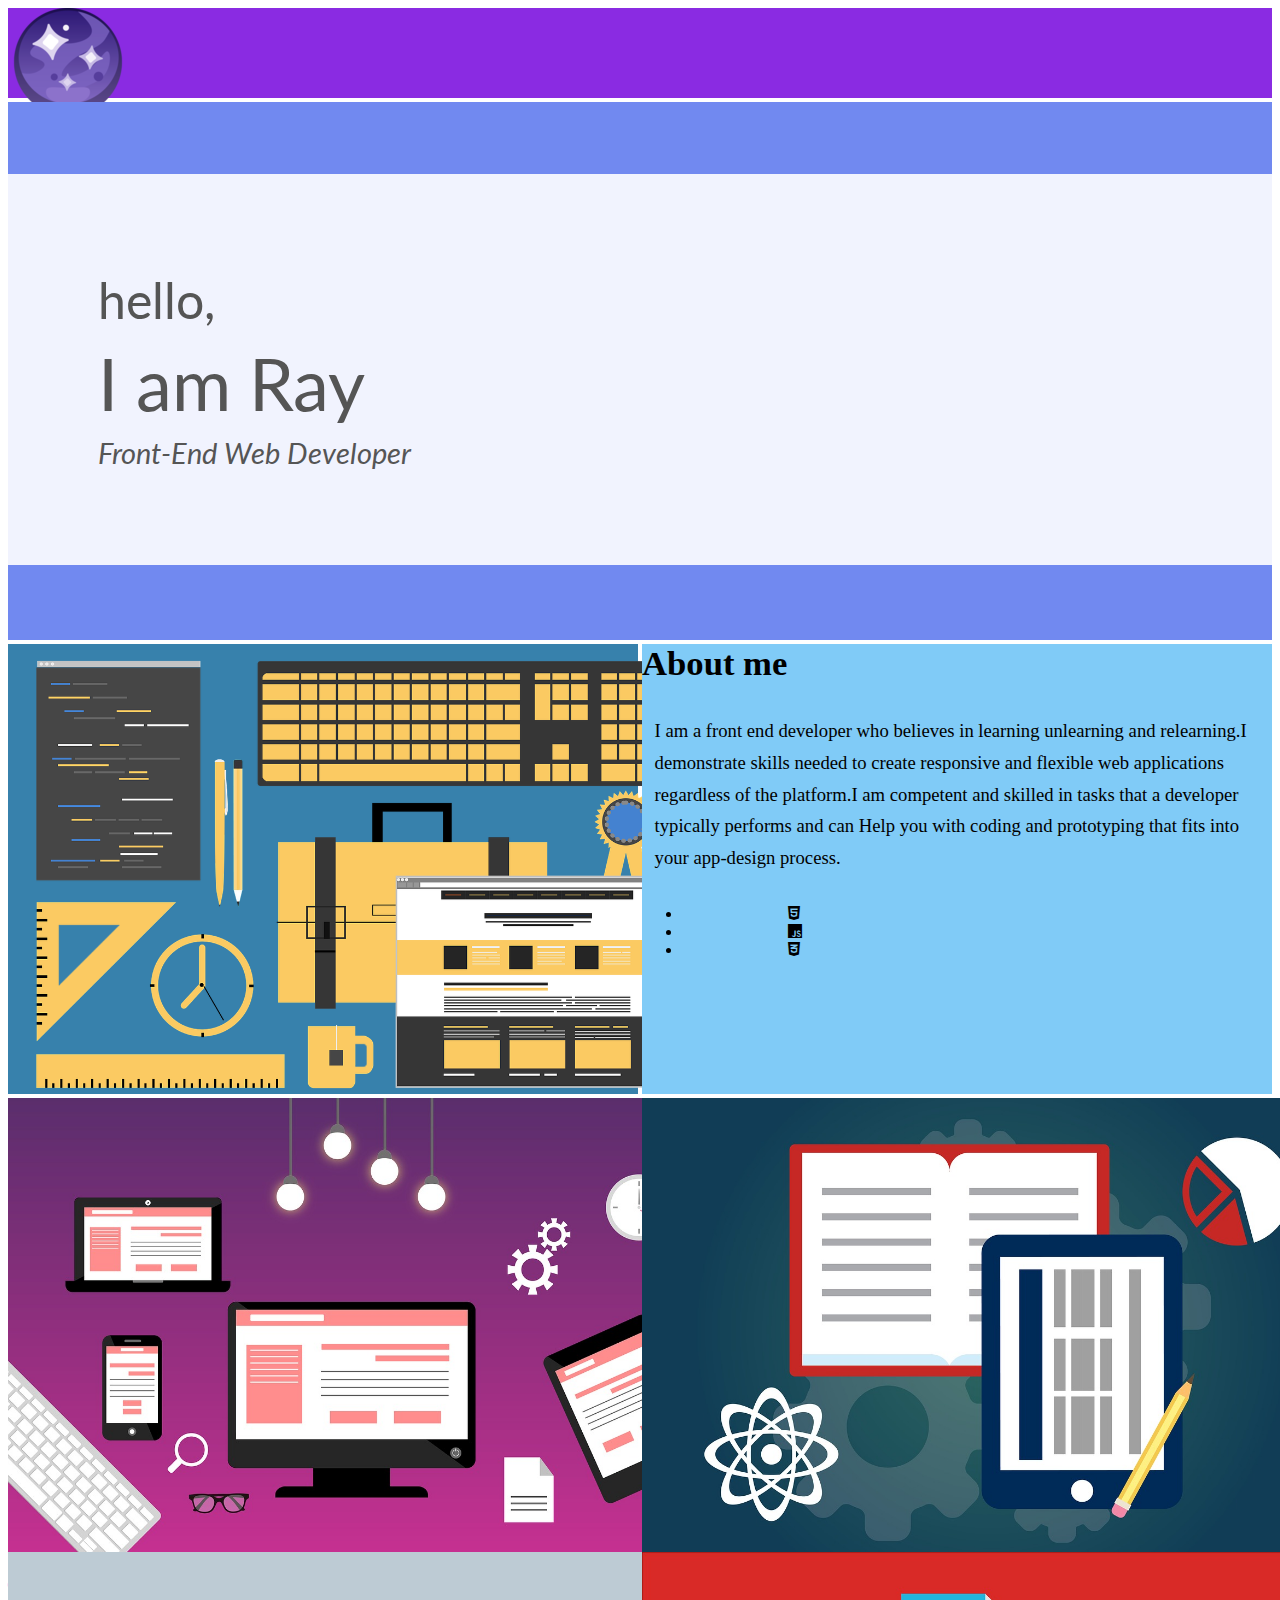
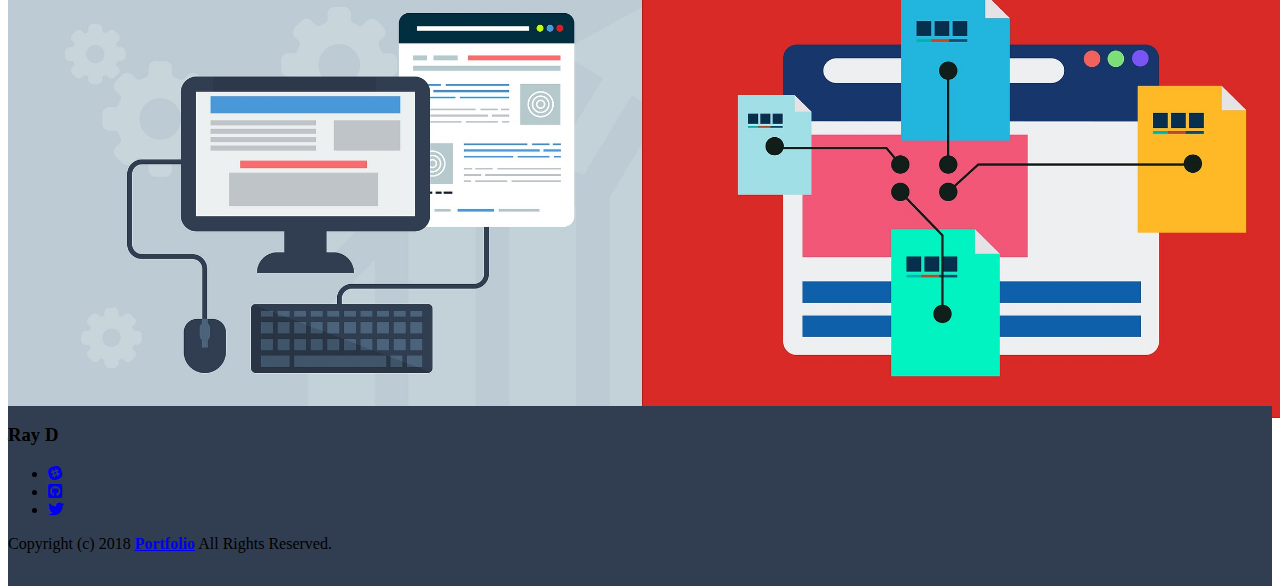
==== commit 4af7bf68: "cleanedup and added comments-6.0" ====
--- a/index.html
+++ b/index.html
@@ -1,185 +1,189 @@
 <!DOCTYPE html>
 <html lang="en">
+
 <head>
-    <meta charset="UTF-8">
-    <meta name="viewport" content="width=device-width, initial-scale=1.0">
-    <meta http-equiv="X-UA-Compatible" content="ie=edge">
-    <meta name="description" content="A portfolio page of front-end web developer.">
-    <link href="https://fonts.googleapis.com/css?family=Raleway" rel="stylesheet">
-    <link href="https://fonts.googleapis.com/css?family=Lato" rel="stylesheet">
-    <link href="img/favicon.ico" rel="shortcut icon" type="image/x-icon" />
-    <link rel="stylesheet" href="vendor/css/all.css">
-    <link rel="stylesheet" href="css/basic.css">
-    <link rel="stylesheet" href="css/flex.css">
-    <link rel="stylesheet" href="css/gridStyles.css">
-    <link rel="stylesheet" href="css/smallMedia.css">
-    <title>Ray's Portfolio</title>
+        <!-- meta tags -->
+        <meta charset="UTF-8">
+        <meta name="viewport" content="width=device-width, initial-scale=1.0">
+        <meta http-equiv="X-UA-Compatible" content="ie=edge">
+        <meta name="description" content="A portfolio page of front-end web developer.">
+        <!-- Font links -->
+        <link href="https://fonts.googleapis.com/css?family=Raleway" rel="stylesheet">
+        <link href="https://fonts.googleapis.com/css?family=Lato" rel="stylesheet">
+        <!-- Favicon -->
+        <link href="img/favicon.ico" rel="shortcut icon" type="image/x-icon" />
+        <!-- stylesheets -->
+        <link rel="stylesheet" href="vendor/css/all.css">
+        <link rel="stylesheet" href="css/basicStyles.css">
+        <link rel="stylesheet" href="css/flexStyles.css">
+        <link rel="stylesheet" href="css/gridStyles.css">
+        <link rel="stylesheet" href="css/smallMedia.css">
+        <!-- title -->
+        <title>Ray's Portfolio</title>
 </head>
 <!--================================================Body grid======================================= -->
+
 <body class="container">
-<!--============================================================================================= -->
-<!-- header starts -->
-    <header class="header">
-        <!-- Nav starts -->
-        <nav>
-                <!-- logo  -->
- <img class="logo" src="img/crystal-ball-logo.png"
-  alt="logo-crystal">
-                <!-- navigation -->
-        <ul>
-                <li><a href="#about">About</a></li>
-                <li><a href="#portfolio">Portfolio</a></li>
-                <li><a href="#contact">Contact</a></li>
-              </ul>
-        </nav>
-        <!-- nav ends -->
+        <!--============================================================================================= -->
+        <!-- header starts -->
+        <header class="header">
+                <!-- Nav starts -->
+                <nav>
+                        <!-- logo  -->
+                        <img class="logo" src="img/crystal-ball-logo.png" alt="logo-crystal">
+                        <!-- navigation -->
+                        <ul>
+                                <li><a href="#about">About</a></li>
+                                <li><a href="#portfolio">Portfolio</a></li>
+                                <li><a href="#contact">Contact</a></li>
+                        </ul>
+                </nav>
+                <!-- nav ends -->
 
-    </header>
-<!-- header ends -->
-<!--============================================================================================= -->
+        </header>
+        <!-- header ends -->
+        <!--================================================================================================= -->
 
-<!--============================================================================================= -->
-<section class="main-cover">
-<!-- hero image cover -->
-    <div class="hero-img">
-            <div class="hero-hi">
-            <ul>
-                    <li>hello,</li>
-                    <li>I am Ray</li>
-                    <li>Front-End Web Developer</li>
-                  </ul>
-            </div>
-    </div>
-</section>
-    <section class="main">
-<!-- about me image -->
-        <div class=”media1”>
-                <img class="about-pic" src="img/about-large.png" alt="about-me-image"
-                        srcset="img/about-small.png 640w,
+        <!--==============================================Main Content======================================= -->
+        <section class="main-cover">
+                <!-- hero image cover -->
+                <div class="hero-img">
+                        <div class="hero-hi">
+                                <ul>
+                                        <li>hello,</li>
+                                        <li>I am Ray</li>
+                                        <li>Front-End Web Developer</li>
+                                </ul>
+                        </div>
+                </div>
+        </section>
+        <section class="main">
+                <!-- about me image -->
+                <div class=”media1”>
+                        <img class="about-pic" src="img/about-large.png" alt="about-me-image" srcset="img/about-small.png 640w,
                                 img/about-medium.png 1280w,
                                 img/about-large.png 1920w"
-                        sizes="(max-width: 400px) 250px,
+                                sizes="(max-width: 400px) 250px,
                                 (max-width: 1145px) 600px,
                                 700px">
-              </div>
-    </section>
+                </div>
+        </section>
 
-    <section id="about" class="sidebar">
-            <div class="about-container">
-<!-- about me description -->
-            <h1>About me</h1>
-                <p>I am a front end developer who believes in learning unlearning and relearning.I demonstrate skills
-                needed to create responsive and flexible web applications regardless of the platform.I am competent and
-                skilled in tasks that a developer typically performs and can Help you with coding and prototyping that fits into your app-design process.
-                </p>
-         <ul>
-                        <li>  <span class="hm-icon">
-                                        <i class="fab fa-html5"></i>
-                                      </span>
-                        </li>
-                        <li>
-                                <span class="js-icon">
-                                <i class="fab fa-js"></i></span>
+        <section id="about" class="sidebar">
+                <div class="about-container">
+                        <!-- about me description -->
+                        <h1>About me</h1>
+                        <p>I am a front end developer who believes in learning unlearning and relearning.I demonstrate
+                                skills
+                                needed to create responsive and flexible web applications regardless of the platform.I
+                                am competent and
+                                skilled in tasks that a developer typically performs and can Help you with coding and
+                                prototyping that fits into your app-design process.
+                        </p>
+                        <ul>
+                                <li> <span class="hm-icon">
+                                                <i class="fab fa-html5"></i>
+                                        </span>
                                 </li>
-                        <li>
-                                <span class="cs-icon">
-                                <i class="fab fa-css3-alt"></i> </span>
-                        </li>
+                                <li>
+                                        <span class="js-icon">
+                                                <i class="fab fa-js"></i></span>
+                                </li>
+                                <li>
+                                        <span class="cs-icon">
+                                                <i class="fab fa-css3-alt"></i> </span>
+                                </li>
 
-        </ul>
-<!-- about me description ends-->
-</div>
-    </section>
-<!-- portfolio starts -->
-    <section id="portfolio" class="image-showcase-1">
-            <!-- project-1 -->
-            <div class="main1">
+                        </ul>
+                        <!-- about me description ends-->
+                </div>
+        </section>
+        <!-- portfolio starts -->
+        <section id="portfolio" class="image-showcase-1">
+                <!-- project-1 -->
+                <div class="main1">
                         <div class=”media1”>
-                                <img class="about-pic" src="img/project-1-large.jpg" alt="project 1 image"
-                                srcset="img/project-1-small.jpg 640w,
+                                <img class="about-pic" src="img/project-1-large.jpg" alt="project 1 image" srcset="img/project-1-small.jpg 640w,
                                         img/project-1-medium.jpg 1280w,
                                         img/project-1-large.jpg 1920w"
-                                sizes="(max-width: 400px) 250px,
+                                        sizes="(max-width: 400px) 250px,
                                         (max-width: 1145px) 600px,
                                         700px">
-                         </div>
-            </div>
-                  <div class="title">
+                        </div>
+                </div>
+                <div class="title">
                         <h2><a href="#"> <i class="fas fa-link"> </i> memory game</a></h2>
-                  </div>
-    </section>
-    <section class="image-showcase-2">
-            <!-- project-2 -->
-            <div class="main1">
-            <div class=”media1”>
-                <img class="about-pic" src="img/project-2-large.jpg" alt="project 2 image"
-                srcset="img/project-2-small.jpg 640w,
+                </div>
+        </section>
+        <section class="image-showcase-2">
+                <!-- project-2 -->
+                <div class="main1">
+                        <div class=”media1”>
+                                <img class="about-pic" src="img/project-2-large.jpg" alt="project 2 image" srcset="img/project-2-small.jpg 640w,
                         img/project-2-medium.jpg 1280w,
                         img/project-2-large.jpg 1920w"
-                sizes="(max-width: 400px) 250px,
+                                        sizes="(max-width: 400px) 250px,
                         (max-width: 1145px) 600px,
                         700px">
-                  </div>
+                        </div>
                 </div>
-        <div class="title">
-                      <h2><a href="#"> <i class="fas fa-link"> </i> arcade game</a></h2>
+                <div class="title">
+                        <h2><a href="#"> <i class="fas fa-link"> </i> arcade game</a></h2>
                 </div>
-    </section>
-    <section class="image-showcase-3">
-            <!-- project-3 -->
-            <div class="main1">
-            <div class=”media1”>
-                <img class="about-pic" src="img/project-3-large.jpg" alt="project 3 image"
-                srcset="img/project-3-small.jpg 640w,
+        </section>
+        <section class="image-showcase-3">
+                <!-- project-3 -->
+                <div class="main1">
+                        <div class=”media1”>
+                                <img class="about-pic" src="img/project-3-large.jpg" alt="project 3 image" srcset="img/project-3-small.jpg 640w,
                         img/project-3-medium.jpg 1280w,
                         img/project-3-large.jpg 1920w"
-                sizes="(max-width: 400px) 250px,
+                                        sizes="(max-width: 400px) 250px,
                         (max-width: 1145px) 600px,
                         700px">
-                  </div>
+                        </div>
                 </div>
                 <div class="title">
-                      <h2><a href="#"> <i class="fas fa-link"> </i> feedreader testing</a></h2>
+                        <h2><a href="#"> <i class="fas fa-link"> </i> feedreader testing</a></h2>
                 </div>
-    </section>
-    <section class="image-showcase-4">
-            <!-- project-4 -->
-            <div class="main1">
-                <div class=”media1”>
-                    <img class="about-pic" src="img/project-4-large.jpg" alt="project 4 image"
-                        srcset="img/project-4-small.jpg 640w,
+        </section>
+        <section class="image-showcase-4">
+                <!-- project-4 -->
+                <div class="main1">
+                        <div class=”media1”>
+                                <img class="about-pic" src="img/project-4-large.jpg" alt="project 4 image" srcset="img/project-4-small.jpg 640w,
                                 img/project-4-medium.jpg 1280w,
                                 img/project-4-large.jpg 1920w"
-                        sizes="(max-width: 400px) 250px,
+                                        sizes="(max-width: 400px) 250px,
                                 (max-width: 1145px) 600px,
                                 700px">
-                  </div>
-        </div>
+                        </div>
+                </div>
                 <div class="title">
-                      <h2><a href="#"> <i class="fas fa-link"> </i> restaurant reviews </a></h2>
+                        <h2><a href="#"> <i class="fas fa-link"> </i> restaurant reviews </a></h2>
                 </div>
-    </section>
-<!-- portfolio ends -->
+        </section>
+        <!-- portfolio ends -->
 
-<!--============================================================================================= -->
+        <!--=====================================================Main content ends==================================== -->
 
-<!--============================================================================================= -->
-<!-- footer starts -->
-    <footer id="contact" class="footer">
+        <!--=========================================================================================================== -->
+        <!-- footer starts -->
+        <footer id="contact" class="footer">
                 <div class="footer1">
-                                 <h3>Ray D</h3>
-                                 <ul>
-                                                <li><a href="#"><i class="fab fa-slack"></i></a></li>
-                                                <li><a href="#"><i class="fab fa-github-square"></i></a></li>
-                                                <li><a href="#"><i class="fab fa-twitter"></i></a></li>
-                                              </ul>
+                        <h3>Ray D</h3>
+                        <ul>
+                                <li><a href="#"><i class="fab fa-slack"></i></a></li>
+                                <li><a href="#"><i class="fab fa-github-square"></i></a></li>
+                                <li><a href="#"><i class="fab fa-twitter"></i></a></li>
+                        </ul>
                 </div>
                 <div class="copyright">
-                Copyright (c) 2018 <a href="#"><strong>Portfolio</strong></a> All Rights Reserved.
+                        Copyright (c) 2018 <a href="#"><strong>Portfolio</strong></a> All Rights Reserved.
                 </div>
-    </footer>
-<!-- footer ends -->
-<!--============================================================================================= -->
+        </footer>
+        <!-- footer ends -->
+        <!--=========================================================================================================== -->
 
 </body>
 
--- a/css/smallMedia.css
+++ b/css/smallMedia.css
@@ -1,70 +1,68 @@
 @media screen and (max-width: 700px) {
-    .container{
-        height:100vh;
+    .container {
+        height: 100vh;
+        width:100%;
         display: grid;
-        grid-template-columns: repeat(auto-fit, minmax(250px,1fr));
-        grid-template-rows: 60px 500px repeat(6,minmax(450px,1fr)) 140px;
-        grid-gap:3px;
+        grid-template-columns: repeat(auto-fit, minmax(250px, 1fr));
+        grid-template-rows: 60px 500px repeat(6, minmax(450px, 1fr)) 140px;
+        grid-gap: 3px;
         grid-template-areas:
-        "header"
-        "cover1"
-        "main"
-        "side"
-        "image1"
-        "image2"
-        "image3"
-        "image4"
-        "footer";
+            "header"
+            "cover1"
+            "main"
+            "side"
+            "image1"
+            "image2"
+            "image3"
+            "image4"
+            "footer";
+    }
+
+    .header {
+        grid-area: header;
+        background-color: blueviolet;
+    }
+
+    .main-cover {
+        grid-area: cover1;
+        background-color: rgb(113, 137, 240);
+    }
+
+    .main {
+        grid-area: main;
+        background-color: rgb(55, 129, 172);
+    }
+
+    .sidebar {
+        grid-area: side;
+        background-color: rgb(128, 203, 247);
+    }
+
+    .image-showcase-1 {
+        grid-area: image1;
+        background-color: #ff8d8d;
+    }
+
+    .image-showcase-2 {
+        grid-area: image2;
+        background: #40666f;
+    }
+
+    .image-showcase-3 {
+        grid-area: image3;
+        background-color: #17366c;
+    }
+
+    .image-showcase-4 {
+        grid-area: image4;
+        background-color: #145947;
+    }
+
+    .footer {
+        background-color: #313e51;
+        grid-area: footer;
 
     }
-
-.header{
-    grid-area: header;
-    background-color: blueviolet;
-}
-
-.main-cover {
-    grid-area: cover1;
-    background-color: rgb(113, 137, 240);
-    }
-
-.main {
-    grid-area: main;
-    background-color: rgb(55, 129, 172);
-}
-
-.sidebar {
-    grid-area: side;
-    background-color: rgb(128, 203, 247);
-    }
-
-.image-showcase-1{
-    grid-area: image1;
-    background-color:#ff8d8d;
-
-}
-
-.image-showcase-2{
-    grid-area: image2;
-    background: #40666f;
-
-}
-
-.image-showcase-3{
-    grid-area: image3;
-    background-color: #17366c;
-
-}
-.image-showcase-4{
-    grid-area: image4;
-    background-color: #145947;
-
-}
-.footer {
-background-color:#313e51;
-grid-area: footer;
-
-}
 
     .logo {
         height: 36px;
@@ -76,33 +74,37 @@
         align-items: center;
         font-size: 16px;
         padding-left: 12px;
-}
-.hero-hi {
-	display: flex;
-	justify-content:flex-start;
-	margin-left: 5em;
-	padding: 0;
-}
-.about-container{
-padding:2%;
+    }
 
-}
-.about-container ul{
-padding-right:40%;
-padding-left:5%;
-}
+    .hero-hi {
+        display: flex;
+        justify-content: flex-start;
+        margin-left: 5em;
+        padding: 0;
+    }
 
-h2 {
-    margin: 0 0 20px 0;
+    .about-container {
+        padding: 2%;
 
-  }
-.footer1 ul {
-    padding-left: 33px;
-}
-.footer1 ul li {
-    padding-left: 30px;
-    font-size: 24px;
-}
+    }
+
+    .about-container ul {
+        padding-right: 40%;
+        padding-left: 5%;
+    }
+
+    h2 {
+        margin: 0 0 20px 0;
+    }
+
+    .footer1 ul {
+        padding-left: 33px;
+    }
+
+    .footer1 ul li {
+        padding-left: 30px;
+        font-size: 24px;
+    }
 
 
 }